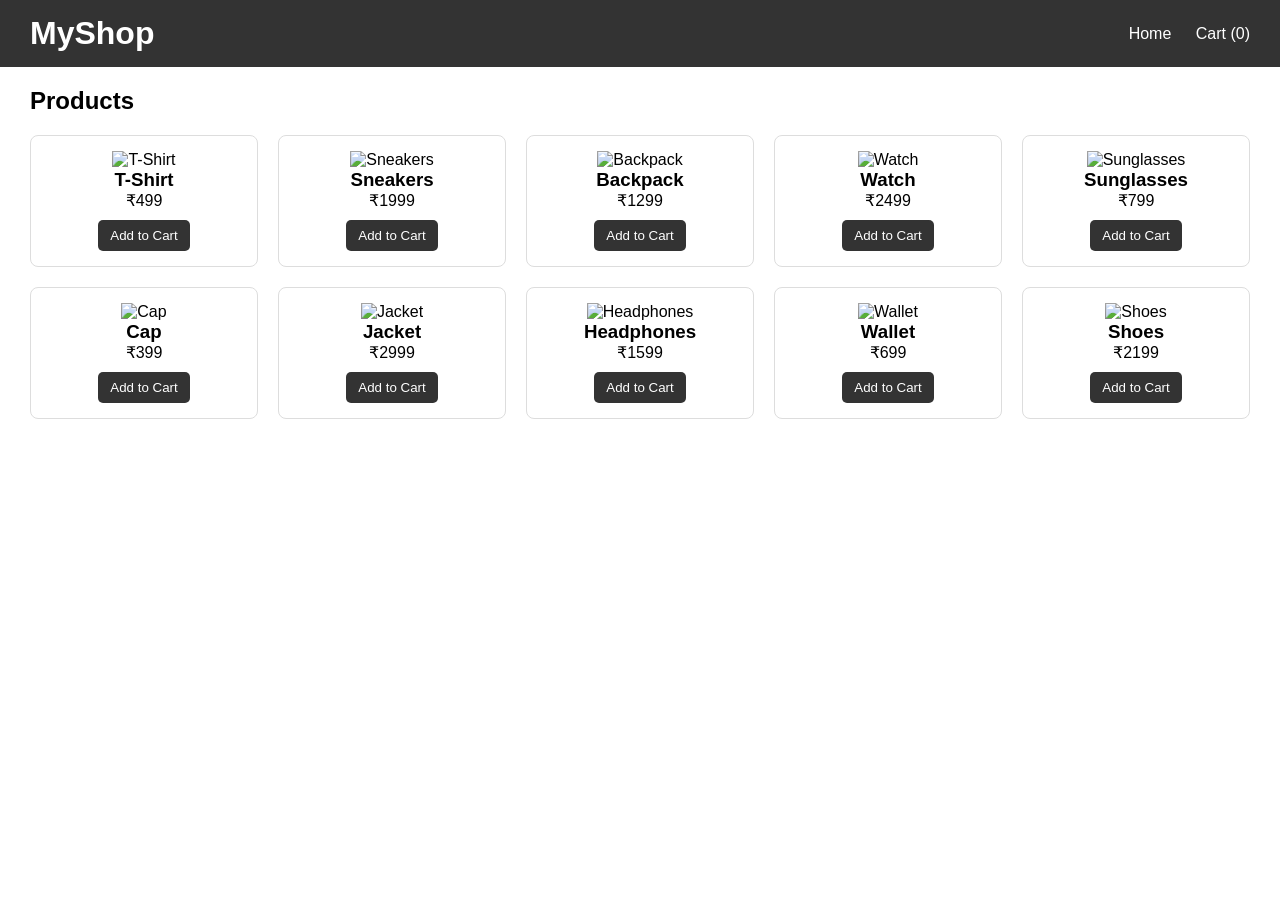
==== index.html @ e3cd80a2 "Initial commit - E-commerce store" ====
<!DOCTYPE html>
<html lang="en">
<head>
  <meta charset="UTF-8">
  <meta name="viewport" content="width=device-width, initial-scale=1.0">
  <title>Simple E-commerce Store</title>
  <link rel="stylesheet" href="style.css">
</head>
<body>

  <header>
    <h1>MyShop</h1>
    <nav>
      <a href="#">Home</a>
      <a href="#">Cart (<span id="cart-count">0</span>)</a>
    </nav>
  </header>

  <main>
    <h2>Products</h2>
    <div id="product-list"></div>
  </main>

  <script src="script.js"></script>
</body>
</html>
---- style.css ----
* {
  margin: 0;
  padding: 0;
  box-sizing: border-box;
  font-family: Arial, sans-serif;
}

header {
  background: #333;
  color: white;
  padding: 15px 30px;
  display: flex;
  justify-content: space-between;
  align-items: center;
}

header nav a {
  color: white;
  margin-left: 20px;
  text-decoration: none;
}

main {
  padding: 20px 30px;
}

#product-list {
  display: grid;
  grid-template-columns: repeat(auto-fill, minmax(200px, 1fr));
  gap: 20px;
  margin-top: 20px;
}

.product-card {
  border: 1px solid #ddd;
  border-radius: 8px;
  padding: 15px;
  text-align: center;
}

.product-card img {
  max-width: 100%;
  height: 120px;
  object-fit: contain;
}

.product-card button {
  margin-top: 10px;
  padding: 8px 12px;
  background: #333;
  color: white;
  border: none;
  border-radius: 5px;
  cursor: pointer;
}
#checkout-form {
  max-width: 400px;
  display: flex;
  flex-direction: column;
  gap: 10px;
}

#checkout-form label {
  font-weight: bold;
  margin-top: 10px;
}

#checkout-form input {
  padding: 8px;
  border: 1px solid #ccc;
  border-radius: 5px;
}

#checkout-form button,
#checkout-btn {
  margin-top: 15px;
  padding: 10px;
  background: #333;
  color: white;
  border: none;
  border-radius: 5px;
  cursor: pointer;
}

#confirmation {
  text-align: center;
  margin-top: 30px;
}
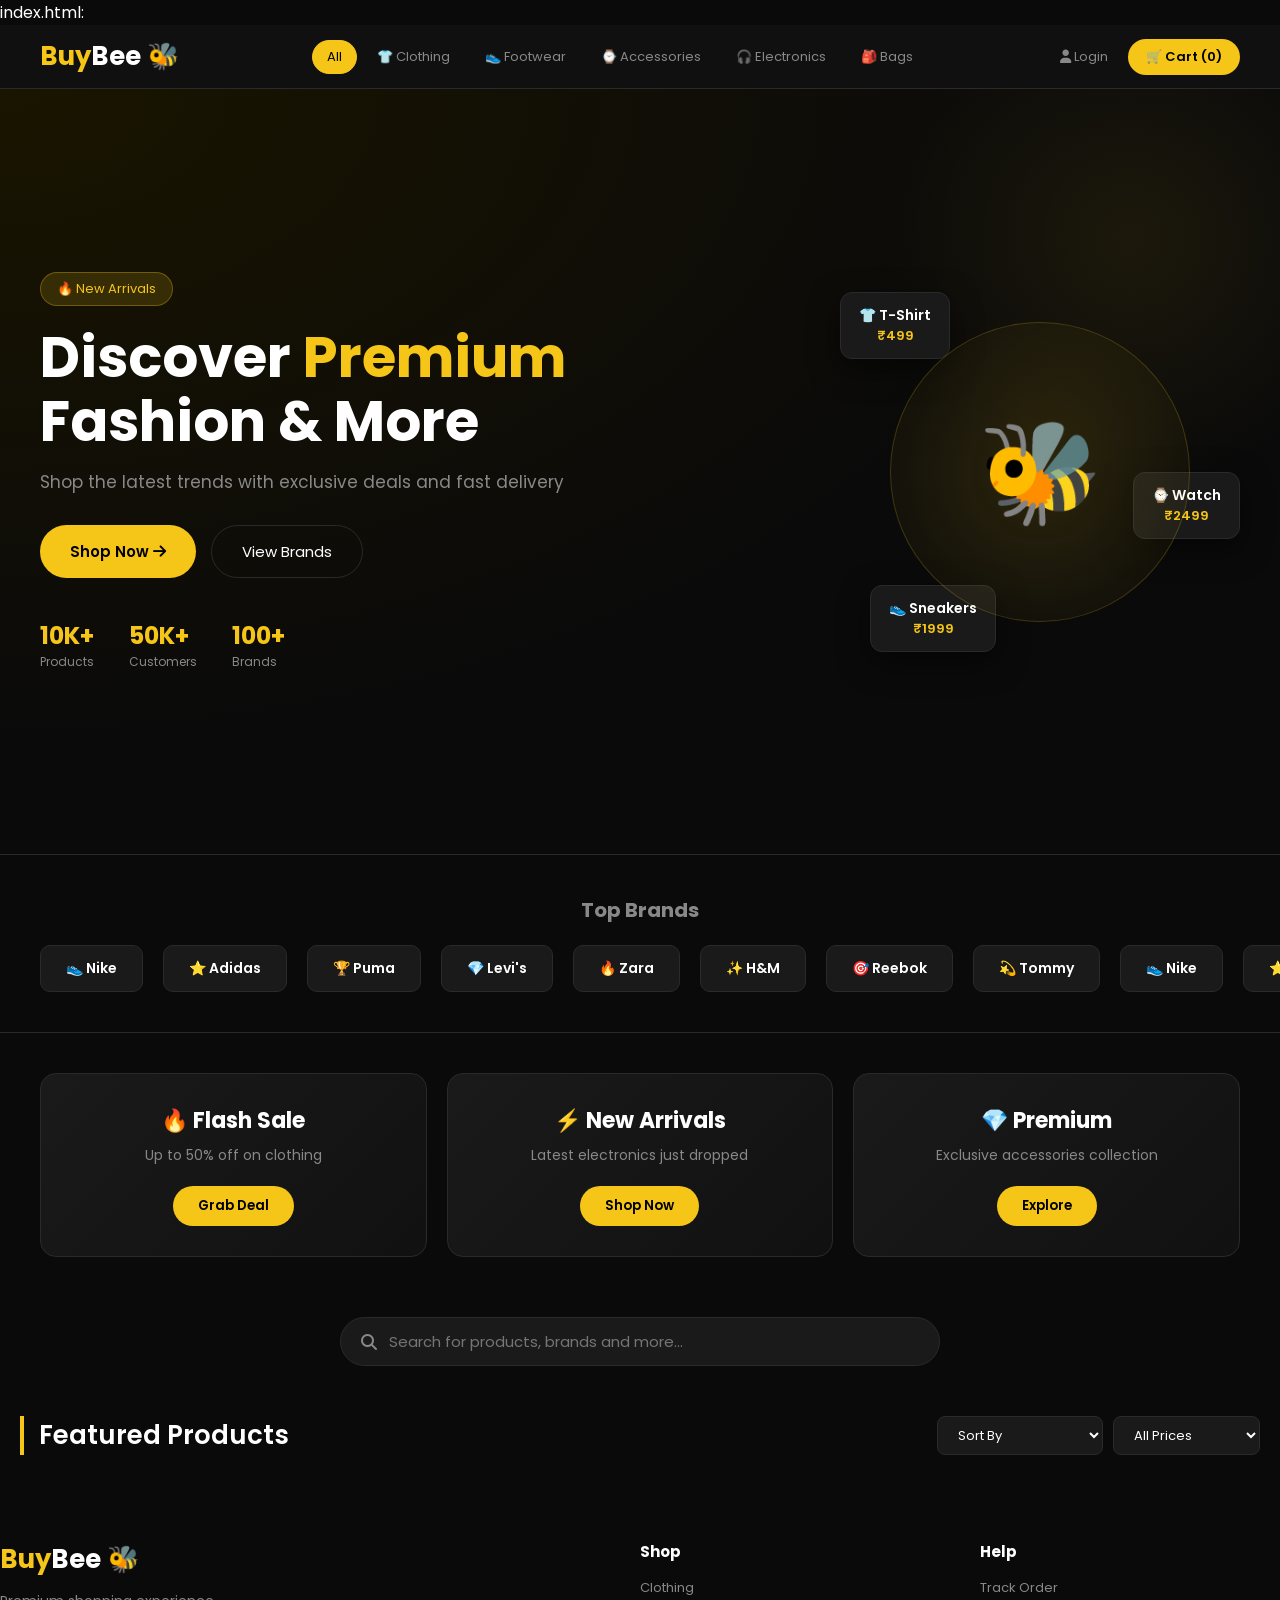
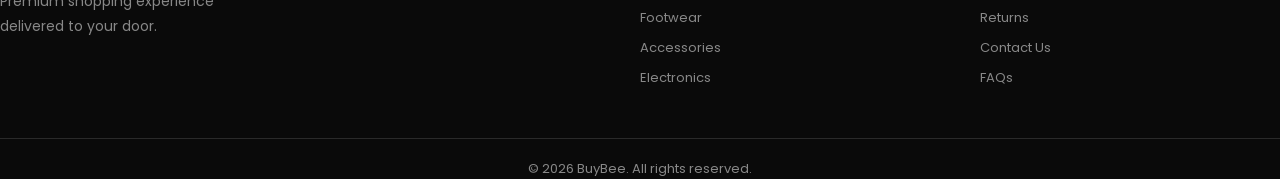
==== commit df60fa34: "BuyBee - Complete frontend redesign with dark premium UI" ====
--- a/index.html
+++ b/index.html
@@ -1,25 +1,163 @@
-<!DOCTYPE html>
+index.html: <!DOCTYPE html>
 <html lang="en">
 <head>
   <meta charset="UTF-8">
   <meta name="viewport" content="width=device-width, initial-scale=1.0">
-  <title>Simple E-commerce Store</title>
+  <title>BuyBee - Premium Shopping</title>
   <link rel="stylesheet" href="style.css">
+  <link rel="stylesheet" href="https://cdnjs.cloudflare.com/ajax/libs/font-awesome/6.4.0/css/all.min.css">
 </head>
 <body>
 
+  <!-- NAVBAR -->
   <header>
-    <h1>MyShop</h1>
-    <nav>
-      <a href="#">Home</a>
-      <a href="#">Cart (<span id="cart-count">0</span>)</a>
+    <div class="logo">Buy<span>Bee</span> 🐝</div>
+
+   <nav class="categories-nav">
+  <a href="#" onclick="filterCategory('all', this)" class="cat-link active">All</a>
+  <a href="#" onclick="filterCategory('clothing', this)" class="cat-link">👕 Clothing</a>
+  <a href="#" onclick="filterCategory('footwear', this)" class="cat-link">👟 Footwear</a>
+  <a href="#" onclick="filterCategory('accessories', this)" class="cat-link">⌚ Accessories</a>
+  <a href="#" onclick="filterCategory('electronics', this)" class="cat-link">🎧 Electronics</a>
+  <a href="#" onclick="filterCategory('bags', this)" class="cat-link">🎒 Bags</a>
+   </nav>
+
+    <nav id="main-nav">
+      <a href="orders.html"><i class="fa fa-box"></i> Orders</a>
+      <a href="login.html"><i class="fa fa-user"></i> Login</a>
+      <a href="cart.html" class="cart-btn">
+        <i class="fa fa-shopping-cart"></i> Cart (<span id="cart-count">0</span>)
+      </a>
     </nav>
   </header>
 
-  <main>
-    <h2>Products</h2>
+  <!-- HERO -->
+  <section class="hero">
+    <div class="hero-content">
+      <div class="hero-badge">🔥 New Arrivals</div>
+      <h2>Discover <span>Premium</span><br>Fashion & More</h2>
+      <p>Shop the latest trends with exclusive deals and fast delivery</p>
+      <div class="hero-btns">
+        <button class="hero-btn" onclick="document.querySelector('.products-section').scrollIntoView({behavior:'smooth'})">
+          Shop Now <i class="fa fa-arrow-right"></i>
+        </button>
+        <button class="hero-btn-outline" onclick="document.querySelector('.brands-section').scrollIntoView({behavior:'smooth'})">
+          View Brands
+        </button>
+      </div>
+      <div class="hero-stats">
+        <div class="stat"><span>10K+</span><p>Products</p></div>
+        <div class="stat"><span>50K+</span><p>Customers</p></div>
+        <div class="stat"><span>100+</span><p>Brands</p></div>
+      </div>
+    </div>
+    <div class="hero-image">
+      <div class="floating-card card1">👕 T-Shirt<br><small>₹499</small></div>
+      <div class="floating-card card2">⌚ Watch<br><small>₹2499</small></div>
+      <div class="floating-card card3">👟 Sneakers<br><small>₹1999</small></div>
+      <div class="hero-circle">🐝</div>
+    </div>
+  </section>
+
+  <!-- BRANDS -->
+  <section class="brands-section">
+    <h2>Top Brands</h2>
+    <div class="brands-scroll">
+      <div class="brand-item">👟 Nike</div>
+      <div class="brand-item">⭐ Adidas</div>
+      <div class="brand-item">🏆 Puma</div>
+      <div class="brand-item">💎 Levi's</div>
+      <div class="brand-item">🔥 Zara</div>
+      <div class="brand-item">✨ H&M</div>
+      <div class="brand-item">🎯 Reebok</div>
+      <div class="brand-item">💫 Tommy</div>
+      <div class="brand-item">👟 Nike</div>
+      <div class="brand-item">⭐ Adidas</div>
+      <div class="brand-item">🏆 Puma</div>
+      <div class="brand-item">💎 Levi's</div>
+    </div>
+  </section>
+
+  <!-- DEALS BANNER -->
+  <section class="deals-banner">
+    <div class="deal-card">
+  <h3>🔥 Flash Sale</h3>
+  <p>Up to 50% off on clothing</p>
+  <button onclick="filterCategory('clothing', document.querySelector('.cat-link:nth-child(2)'))">Grab Deal</button>
+</div>
+<div class="deal-card">
+  <h3>⚡ New Arrivals</h3>
+  <p>Latest electronics just dropped</p>
+  <button onclick="filterCategory('electronics', document.querySelector('.cat-link:nth-child(5)'))">Shop Now</button>
+</div>
+<div class="deal-card">
+  <h3>💎 Premium</h3>
+  <p>Exclusive accessories collection</p>
+  <button onclick="filterCategory('accessories', document.querySelector('.cat-link:nth-child(4)'))">Explore</button>
+</div>
+  </section>
+
+  <!-- SEARCH BAR -->
+  <section class="search-section">
+    <div class="search-bar">
+      <i class="fa fa-search"></i>
+      <input type="text" id="search-input" placeholder="Search for products, brands and more..." oninput="searchProducts()">
+    </div>
+  </section>
+
+  <!-- PRODUCTS -->
+ <section class="products-section">
+  <div class="products-wrapper">
+    <div class="products-header">
+      <h2>Featured Products</h2>
+      <div class="filters">
+        <select id="sort-select" onchange="sortProducts()">
+          <option value="default">Sort By</option>
+          <option value="low">Price: Low to High</option>
+          <option value="high">Price: High to Low</option>
+          <option value="rating">Top Rated</option>
+        </select>
+        <select id="price-filter" onchange="filterPrice()">
+          <option value="">All Prices</option>
+          <option value="0-500">Under ₹500</option>
+          <option value="500-1000">₹500 - ₹1000</option>
+          <option value="1000-2000">₹1000 - ₹2000</option>
+          <option value="2000-5000">₹2000 - ₹5000</option>
+          <option value="5000-99999">Above ₹5000</option>
+        </select>
+      </div>
+    </div>
+    <p id="product-count"></p>
     <div id="product-list"></div>
-  </main>
+  </div>
+</section>
+
+  <!-- FOOTER -->
+  <footer>
+    <div class="footer-content">
+      <div class="footer-brand">
+        <div class="logo">Buy<span>Bee</span> 🐝</div>
+        <p>Premium shopping experience<br>delivered to your door.</p>
+      </div>
+      <div class="footer-links">
+        <h4>Shop</h4>
+        <a href="#">Clothing</a>
+        <a href="#">Footwear</a>
+        <a href="#">Accessories</a>
+        <a href="#">Electronics</a>
+      </div>
+      <div class="footer-links">
+        <h4>Help</h4>
+        <a href="#">Track Order</a>
+        <a href="#">Returns</a>
+        <a href="#">Contact Us</a>
+        <a href="#">FAQs</a>
+      </div>
+    </div>
+    <div class="footer-bottom">
+      <p>© 2026 BuyBee. All rights reserved.</p>
+    </div>
+  </footer>
 
   <script src="script.js"></script>
 </body>
--- a/style.css
+++ b/style.css
@@ -1,88 +1,1052 @@
+@import url('https://fonts.googleapis.com/css2?family=Poppins:wght@300;400;500;600;700&display=swap');
+
 * {
   margin: 0;
   padding: 0;
   box-sizing: border-box;
-  font-family: Arial, sans-serif;
-}
-
+  font-family: 'Poppins', sans-serif;
+}
+
+:root {
+  --bg: #0a0a0a;
+  --surface: #111111;
+  --card: #1a1a1a;
+  --border: #2a2a2a;
+  --accent: #f5c518;
+  --accent-hover: #e6b800;
+  --text: #ffffff;
+  --text-muted: #888888;
+}
+
+body { background: var(--bg); color: var(--text); }
+
+/* SCROLLBAR */
+::-webkit-scrollbar { width: 6px; }
+::-webkit-scrollbar-track { background: var(--bg); }
+::-webkit-scrollbar-thumb { background: var(--accent); border-radius: 3px; }
+
+/* HEADER */
 header {
-  background: #333;
-  color: white;
-  padding: 15px 30px;
+  background: rgba(17,17,17,0.95);
+  backdrop-filter: blur(10px);
+  border-bottom: 1px solid var(--border);
+  padding: 12px 40px;
   display: flex;
   justify-content: space-between;
   align-items: center;
-}
-
-header nav a {
-  color: white;
-  margin-left: 20px;
+  position: sticky;
+  top: 0;
+  z-index: 100;
+  gap: 20px;
+}
+
+.logo {
+  font-size: 26px;
+  font-weight: 700;
+  color: var(--accent);
+  white-space: nowrap;
+}
+
+.logo span { color: var(--text); }
+
+.categories-nav {
+  display: flex;
+  gap: 5px;
+  align-items: center;
+  flex-wrap: nowrap;
+  overflow-x: auto;
+}
+
+.categories-nav::-webkit-scrollbar { display: none; }
+
+.cat-link {
+  color: var(--text-muted);
   text-decoration: none;
-}
-
-main {
-  padding: 20px 30px;
+  font-size: 13px;
+  padding: 6px 14px;
+  border-radius: 20px;
+  white-space: nowrap;
+  transition: all 0.3s;
+  border: 1px solid transparent;
+}
+
+.cat-link:hover, .cat-link.active {
+  color: #000;
+  background: var(--accent);
+  border-color: var(--accent);
+}
+
+#main-nav {
+  display: flex;
+  align-items: center;
+  gap: 20px;
+  white-space: nowrap;
+}
+
+#main-nav a {
+  color: var(--text-muted);
+  text-decoration: none;
+  font-size: 13px;
+  transition: color 0.3s;
+}
+
+#main-nav a:hover { color: var(--accent); }
+
+.cart-btn {
+  background: var(--accent) !important;
+  color: #000 !important;
+  padding: 8px 18px !important;
+  border-radius: 25px;
+  font-weight: 600 !important;
+}
+
+/* HERO */
+.hero {
+  min-height: 85vh;
+  display: flex;
+  align-items: center;
+  justify-content: space-between;
+  padding: 60px 40px;
+  background: radial-gradient(ellipse at top left, #1a1500 0%, #0a0a0a 60%);
+  overflow: hidden;
+  position: relative;
+  max-width: 100%;
+}
+
+.hero::before {
+  content: '';
+  position: absolute;
+  width: 500px;
+  height: 500px;
+  background: radial-gradient(circle, rgba(245,197,24,0.08) 0%, transparent 70%);
+  top: -100px;
+  right: -100px;
+  border-radius: 50%;
+}
+
+.hero-content { max-width: 550px; z-index: 1; }
+
+.hero-badge {
+  display: inline-block;
+  background: rgba(245,197,24,0.15);
+  border: 1px solid rgba(245,197,24,0.3);
+  color: var(--accent);
+  padding: 6px 16px;
+  border-radius: 20px;
+  font-size: 13px;
+  margin-bottom: 20px;
+  animation: pulse 2s infinite;
+}
+
+@keyframes pulse {
+  0%, 100% { opacity: 1; }
+  50% { opacity: 0.6; }
+}
+
+.hero h2 {
+  font-size: 56px;
+  font-weight: 700;
+  line-height: 1.15;
+  margin-bottom: 15px;
+}
+
+.hero h2 span { color: var(--accent); }
+
+.hero p {
+  color: var(--text-muted);
+  font-size: 17px;
+  margin-bottom: 30px;
+}
+
+.hero-btns { display: flex; gap: 15px; margin-bottom: 40px; }
+
+.hero-btn {
+  background: var(--accent);
+  color: #000;
+  padding: 14px 30px;
+  border: none;
+  border-radius: 30px;
+  font-size: 15px;
+  font-weight: 600;
+  cursor: pointer;
+  transition: all 0.3s;
+}
+
+.hero-btn:hover {
+  background: var(--accent-hover);
+  transform: translateY(-3px);
+  box-shadow: 0 10px 30px rgba(245,197,24,0.3);
+}
+
+.hero-btn-outline {
+  background: transparent;
+  color: var(--text);
+  padding: 14px 30px;
+  border: 1px solid var(--border);
+  border-radius: 30px;
+  font-size: 15px;
+  cursor: pointer;
+  transition: all 0.3s;
+}
+
+.hero-btn-outline:hover {
+  border-color: var(--accent);
+  color: var(--accent);
+}
+
+.hero-stats {
+  display: flex;
+  gap: 35px;
+}
+
+.stat span {
+  font-size: 24px;
+  font-weight: 700;
+  color: var(--accent);
+  display: block;
+}
+
+.stat p {
+  font-size: 12px;
+  color: var(--text-muted);
+  margin: 0;
+}
+
+/* HERO IMAGE / FLOATING CARDS */
+.hero-image {
+  position: relative;
+  width: 400px;
+  height: 400px;
+  flex-shrink: 0;
+}
+
+.hero-circle {
+  width: 300px;
+  height: 300px;
+  background: radial-gradient(circle, rgba(245,197,24,0.15), transparent);
+  border: 1px solid rgba(245,197,24,0.2);
+  border-radius: 50%;
+  display: flex;
+  align-items: center;
+  justify-content: center;
+  font-size: 100px;
+  position: absolute;
+  top: 50%;
+  left: 50%;
+  transform: translate(-50%, -50%);
+  animation: spin 10s linear infinite;
+}
+
+@keyframes spin {
+  0% { transform: translate(-50%, -50%) rotate(0deg); }
+  100% { transform: translate(-50%, -50%) rotate(360deg); }
+}
+
+.floating-card {
+  position: absolute;
+  background: var(--card);
+  border: 1px solid var(--border);
+  border-radius: 12px;
+  padding: 12px 18px;
+  font-size: 14px;
+  font-weight: 600;
+  text-align: center;
+  box-shadow: 0 10px 30px rgba(0,0,0,0.5);
+}
+
+.floating-card small { color: var(--accent); font-size: 13px; }
+
+.card1 { top: 20px; left: 0; animation: float1 3s ease-in-out infinite; }
+.card2 { top: 50%; right: 0; animation: float2 3s ease-in-out infinite 1s; }
+.card3 { bottom: 20px; left: 30px; animation: float1 3s ease-in-out infinite 2s; }
+
+@keyframes float1 {
+  0%, 100% { transform: translateY(0); }
+  50% { transform: translateY(-15px); }
+}
+
+@keyframes float2 {
+  0%, 100% { transform: translateY(0); }
+  50% { transform: translateY(15px); }
+}
+
+/* BRANDS */
+.brands-section {
+  padding: 40px;
+  border-top: 1px solid var(--border);
+  border-bottom: 1px solid var(--border);
+  overflow: hidden;
+}
+
+.brands-section h2 {
+  font-size: 20px;
+  color: var(--text-muted);
+  margin-bottom: 20px;
+  text-align: center;
+}
+
+.brands-scroll {
+  display: flex;
+  gap: 20px;
+  animation: scrollBrands 15s linear infinite;
+  width: max-content;
+}
+
+@keyframes scrollBrands {
+  0% { transform: translateX(0); }
+  100% { transform: translateX(-50%); }
+}
+
+.brand-item {
+  background: var(--card);
+  border: 1px solid var(--border);
+  border-radius: 10px;
+  padding: 12px 25px;
+  font-size: 14px;
+  font-weight: 600;
+  white-space: nowrap;
+  transition: all 0.3s;
+  cursor: pointer;
+}
+
+.brand-item:hover {
+  border-color: var(--accent);
+  color: var(--accent);
+}
+
+/* DEALS BANNER */
+.deals-banner {
+  display: grid;
+  grid-template-columns: repeat(3, 1fr);
+  gap: 20px;
+  padding: 40px;
+}
+
+.deal-card {
+  background: linear-gradient(135deg, var(--card), var(--surface));
+  border: 1px solid var(--border);
+  border-radius: 16px;
+  padding: 30px;
+  text-align: center;
+  transition: all 0.3s;
+  cursor: pointer;
+}
+
+.deal-card:hover {
+  transform: translateY(-5px);
+  border-color: var(--accent);
+  box-shadow: 0 15px 40px rgba(245,197,24,0.1);
+}
+
+.deal-card h3 { font-size: 22px; margin-bottom: 8px; }
+.deal-card p { color: var(--text-muted); font-size: 14px; margin-bottom: 20px; }
+
+.deal-card button {
+  background: var(--accent);
+  color: #000;
+  border: none;
+  padding: 10px 25px;
+  border-radius: 25px;
+  font-weight: 600;
+  cursor: pointer;
+  transition: all 0.3s;
+}
+
+.deal-card button:hover { background: var(--accent-hover); }
+
+/* SEARCH */
+.search-section { padding: 20px 40px; }
+
+.search-bar {
+  display: flex;
+  align-items: center;
+  background: var(--card);
+  border: 1px solid var(--border);
+  border-radius: 30px;
+  padding: 12px 20px;
+  gap: 12px;
+  max-width: 600px;
+  margin: 0 auto;
+  transition: border-color 0.3s;
+}
+
+.search-bar:focus-within { border-color: var(--accent); }
+.search-bar i { color: var(--text-muted); }
+
+.search-bar input {
+  background: none;
+  border: none;
+  outline: none;
+  color: var(--text);
+  font-size: 15px;
+  width: 100%;
+}
+
+/* PRODUCTS */
+.products-section {
+  padding: 30px 0 60px;
+  width: 100%;
+}
+
+.products-wrapper {
+  max-width: 1300px;
+  margin: 0 auto;
+  padding: 0 20px;
 }
 
 #product-list {
   display: grid;
-  grid-template-columns: repeat(auto-fill, minmax(200px, 1fr));
+  grid-template-columns: repeat(4, 1fr);
+  gap: 15px;
+  width: 100%;
+}
+
+.products-header {
+  display: flex;
+  flex-direction: row;
+  justify-content: space-between;
+  align-items: center;
+  margin-bottom: 25px;
+  width: 100%;
+  padding: 0;
+}
+.products-header h2 {
+  font-size: 26px;
+  font-weight: 600;
+  border-left: 4px solid var(--accent);
+  padding-left: 15px;
+}
+
+#sort-select {
+  background: var(--card);
+  border: 1px solid var(--border);
+  color: var(--text);
+  padding: 8px 16px;
+  border-radius: 8px;
+  cursor: pointer;
+  font-size: 13px;
+}
+
+#product-list {
+  display: grid;
+  grid-template-columns: repeat(4, 1fr);
+  gap: 15px;
+}
+
+.product-card {
+  background: var(--card);
+  border: 1px solid var(--border);
+  border-radius: 10px;
+  overflow: hidden;
+  transition: all 0.3s;
+  cursor: pointer;
+  animation: fadeInUp 0.5s ease forwards;
+  opacity: 0;
+  position: relative;
+}
+
+.product-card img {
+  width: 100%;
+  height: 280px;
+  object-fit: cover;
+  transition: transform 0.3s;
+  display: block;
+}
+
+.product-card:hover img {
+  transform: scale(1.05);
+}
+
+.product-info {
+  padding: 12px;
+}
+
+.product-info h3 {
+  font-size: 14px;
+  font-weight: 500;
+  margin-bottom: 4px;
+  white-space: nowrap;
+  overflow: hidden;
+  text-overflow: ellipsis;
+}
+
+.product-info .price {
+  font-size: 16px;
+  font-weight: 700;
+  color: var(--accent);
+  margin-bottom: 8px;
+}
+
+.product-info button {
+  width: 100%;
+  padding: 9px;
+  background: var(--accent);
+  color: #000;
+  border: none;
+  border-radius: 6px;
+  font-weight: 600;
+  cursor: pointer;
+  transition: all 0.3s;
+  font-size: 13px;
+}
+
+@keyframes fadeInUp {
+  from { opacity: 0; transform: translateY(20px); }
+  to { opacity: 1; transform: translateY(0); }
+}
+
+.product-card:hover {
+  transform: translateY(-8px);
+  border-color: var(--accent);
+  box-shadow: 0 20px 40px rgba(0,0,0,0.4);
+}
+
+.product-card img {
+  width: 100%;
+  height: 200px;
+  object-fit: cover;
+  transition: transform 0.3s;
+}
+
+.product-card:hover img { transform: scale(1.05); }
+
+.product-info { padding: 15px; }
+.product-info h3 { font-size: 15px; font-weight: 600; margin-bottom: 4px; }
+
+.product-info p.desc {
+  font-size: 12px;
+  color: var(--text-muted);
+  margin-bottom: 10px;
+}
+
+.product-info .price {
+  font-size: 20px;
+  font-weight: 700;
+  color: var(--accent);
+  margin-bottom: 12px;
+}
+
+.product-info button {
+  width: 100%;
+  padding: 10px;
+  background: var(--accent);
+  color: #000;
+  border: none;
+  border-radius: 8px;
+  font-weight: 600;
+  cursor: pointer;
+  transition: all 0.3s;
+  font-size: 13px;
+}
+
+.product-info button:hover {
+  background: var(--accent-hover);
+  transform: scale(1.02);
+}
+
+/* CART */
+main { padding: 30px 40px; }
+main h2 {
+  font-size: 26px;
+  font-weight: 600;
+  margin-bottom: 20px;
+  border-left: 4px solid var(--accent);
+  padding-left: 15px;
+}
+
+#cart-items {
+  display: grid;
+  grid-template-columns: repeat(auto-fill, minmax(250px, 1fr));
+  gap: 20px;
+  margin: 20px 0;
+}
+
+.cart-summary {
+  background: var(--card);
+  border: 1px solid var(--border);
+  border-radius: 12px;
+  padding: 25px;
+  margin-top: 20px;
+  max-width: 400px;
+}
+
+#checkout-btn {
+  display: inline-block;
+  padding: 12px 30px;
+  background: var(--accent);
+  color: #000;
+  border: none;
+  border-radius: 8px;
+  font-weight: 600;
+  cursor: pointer;
+  font-size: 15px;
+  margin-top: 15px;
+  transition: all 0.3s;
+}
+
+#checkout-btn:hover {
+  background: var(--accent-hover);
+  transform: translateY(-2px);
+}
+
+/* FORMS */
+#checkout-form, #auth-container {
+  max-width: 450px;
+  margin: 40px auto;
+  background: var(--card);
+  border: 1px solid var(--border);
+  border-radius: 16px;
+  padding: 35px;
+}
+
+#checkout-form label { font-size: 13px; color: var(--text-muted); margin-bottom: 5px; display: block; }
+
+#checkout-form input, #auth-container input {
+  width: 100%;
+  padding: 12px 15px;
+  background: var(--bg);
+  border: 1px solid var(--border);
+  border-radius: 8px;
+  color: var(--text);
+  margin-bottom: 15px;
+  font-size: 14px;
+  transition: border-color 0.3s;
+}
+
+#checkout-form input:focus, #auth-container input:focus {
+  outline: none;
+  border-color: var(--accent);
+}
+
+#checkout-form button, #auth-container button {
+  width: 100%;
+  padding: 13px;
+  background: var(--accent);
+  color: #000;
+  border: none;
+  border-radius: 8px;
+  font-weight: 600;
+  font-size: 15px;
+  cursor: pointer;
+  transition: all 0.3s;
+}
+
+#checkout-form button:hover, #auth-container button:hover {
+  background: var(--accent-hover);
+  transform: translateY(-2px);
+}
+
+#auth-container a { color: var(--accent); text-decoration: none; }
+#auth-container p { margin-top: 15px; font-size: 13px; color: var(--text-muted); text-align: center; }
+
+#confirmation { text-align: center; padding: 50px; }
+#confirmation h2 { font-size: 32px; color: var(--accent); margin-bottom: 10px; }
+
+/* ORDERS */
+#orders-list {
+  display: grid;
+  grid-template-columns: repeat(auto-fill, minmax(300px, 1fr));
   gap: 20px;
   margin-top: 20px;
 }
 
-.product-card {
-  border: 1px solid #ddd;
+.order-card {
+  background: var(--card);
+  border: 1px solid var(--border);
+  border-radius: 12px;
+  padding: 20px;
+  transition: border-color 0.3s;
+}
+
+.order-card:hover { border-color: var(--accent); }
+.order-card h3 { font-size: 12px; color: var(--text-muted); margin-bottom: 8px; }
+
+.order-card .status {
+  display: inline-block;
+  padding: 4px 14px;
+  background: rgba(245,197,24,0.15);
+  color: var(--accent);
+  border: 1px solid rgba(245,197,24,0.3);
+  border-radius: 20px;
+  font-size: 12px;
+  font-weight: 600;
+  margin-bottom: 10px;
+}=
+
+/* FOOTER */
+footer {
+  background: var(--surface);
+  border-top: 1px solid var(--border);
+  padding: 50px 40px 20px;
+}
+
+.footer-content {
+  display: grid;
+  grid-template-columns: 2fr 1fr 1fr;
+  gap: 40px;
+  margin-bottom: 40px;
+}
+
+.footer-brand p { color: var(--text-muted); font-size: 14px; margin-top: 10px; line-height: 1.8; }
+
+.footer-links h4 { font-size: 15px; margin-bottom: 15px; color: var(--text); }
+
+.footer-links a {
+  display: block;
+  color: var(--text-muted);
+  text-decoration: none;
+  font-size: 13px;
+  margin-bottom: 10px;
+  transition: color 0.3s;
+}
+
+.footer-links a:hover { color: var(--accent); }
+
+.footer-bottom {
+  border-top: 1px solid var(--border);
+  padding-top: 20px;
+  text-align: center;
+  color: var(--text-muted);
+  font-size: 13px;
+}
+
+/* TOAST NOTIFICATION */
+.toast {
+  position: fixed;
+  bottom: 30px;
+  right: 30px;
+  background: var(--accent);
+  color: #000;
+  padding: 12px 25px;
+  border-radius: 10px;
+  font-weight: 600;
+  font-size: 14px;
+  z-index: 999;
+  animation: slideIn 0.3s ease;
+}
+
+@keyframes slideIn {
+  from { transform: translateX(100px); opacity: 0; }
+  to { transform: translateX(0); opacity: 1; }
+}
+/* SPINNER */
+#spinner {
+  width: 100%;
+  display: flex;
+  justify-content: center;
+  padding: 30px;
+  grid-column: 1 / -1;
+}
+
+.spinner {
+  width: 40px;
+  height: 40px;
+  border: 4px solid var(--border);
+  border-top: 4px solid var(--accent);
+  border-radius: 50%;
+  animation: spin-loader 0.8s linear infinite;
+}
+
+@keyframes spin-loader {
+  to { transform: rotate(360deg); }
+}
+
+/* PRODUCT BADGE */
+.product-image-wrap {
+  position: relative;
+  overflow: hidden;
+}
+
+.product-badge {
+  position: absolute;
+  top: 10px;
+  left: 10px;
+  background: rgba(0,0,0,0.7);
+  color: var(--accent);
+  padding: 3px 10px;
+  border-radius: 20px;
+  font-size: 11px;
+  font-weight: 600;
+}
+
+.product-seller {
+  font-size: 11px;
+  color: var(--text-muted);
+  margin-bottom: 4px;
+}
+
+.product-rating {
+  font-size: 12px;
+  margin-bottom: 8px;
+  color: var(--text-muted);
+}
+
+.product-rating span {
+  color: var(--accent);
+  font-weight: 600;
+}
+
+#product-count {
+  font-size: 13px;
+  color: var(--text-muted);
+  margin-bottom: 20px;
+}
+.filters {
+  display: flex;
+  gap: 10px;
+}
+
+#price-filter {
+  background: var(--card);
+  border: 1px solid var(--border);
+  color: var(--text);
+  padding: 8px 16px;
   border-radius: 8px;
+  cursor: pointer;
+  font-size: 13px;
+}
+/* CART PAGE */
+.cart-container {
+  display: grid;
+  grid-template-columns: 1fr 350px;
+  gap: 25px;
+  align-items: start;
+}
+
+#cart-items {
+  display: flex;
+  flex-direction: column;
+  gap: 15px;
+}
+
+.cart-item-card {
+  background: var(--card);
+  border: 1px solid var(--border);
+  border-radius: 12px;
   padding: 15px;
+  display: flex;
+  gap: 15px;
+  align-items: center;
+  transition: border-color 0.3s;
+}
+
+.cart-item-card:hover {
+  border-color: var(--accent);
+}
+
+.cart-item-card img {
+  width: 100px;
+  height: 100px;
+  object-fit: cover;
+  border-radius: 8px;
+}
+
+.cart-item-info {
+  flex: 1;
+}
+
+.cart-item-info h3 {
+  font-size: 15px;
+  font-weight: 600;
+  margin-bottom: 5px;
+}
+
+.cart-item-info p {
+  color: var(--accent);
+  font-size: 18px;
+  font-weight: 700;
+}
+
+.cart-item-remove {
+  background: transparent;
+  border: 1px solid #ff4444;
+  color: #ff4444;
+  padding: 6px 14px;
+  border-radius: 6px;
+  cursor: pointer;
+  font-size: 13px;
+  transition: all 0.3s;
+}
+
+.cart-item-remove:hover {
+  background: #ff4444;
+  color: white;
+}
+
+.cart-summary {
+  background: var(--card);
+  border: 1px solid var(--border);
+  border-radius: 12px;
+  padding: 25px;
+  position: sticky;
+  top: 80px;
+}
+
+.cart-summary h3 {
+  font-size: 18px;
+  font-weight: 600;
+  margin-bottom: 20px;
+  padding-bottom: 15px;
+  border-bottom: 1px solid var(--border);
+}
+
+.summary-row {
+  display: flex;
+  justify-content: space-between;
+  margin-bottom: 12px;
+  font-size: 14px;
+  color: var(--text-muted);
+}
+
+.summary-row.total {
+  font-size: 18px;
+  font-weight: 700;
+  color: var(--text);
+  padding-top: 15px;
+  border-top: 1px solid var(--border);
+  margin-top: 15px;
+}
+
+#checkout-btn {
+  width: 100%;
+  padding: 14px;
+  background: var(--accent);
+  color: #000;
+  border: none;
+  border-radius: 8px;
+  font-weight: 700;
+  font-size: 15px;
+  cursor: pointer;
+  margin-top: 20px;
+  transition: all 0.3s;
+}
+
+#checkout-btn:hover {
+  background: var(--accent-hover);
+  transform: translateY(-2px);
+}
+/* ORDERS PAGE */
+#orders-list {
+  display: flex;
+  flex-direction: column;
+  gap: 20px;
+  max-width: 800px;
+  margin: 0 auto;
+}
+
+.order-card {
+  background: var(--card);
+  border: 1px solid var(--border);
+  border-radius: 14px;
+  padding: 25px;
+  transition: border-color 0.3s;
+}
+
+.order-card:hover {
+  border-color: var(--accent);
+}
+
+.status {
+  display: inline-block;
+  padding: 5px 15px;
+  background: rgba(245,197,24,0.15);
+  color: var(--accent);
+  border: 1px solid rgba(245,197,24,0.3);
+  border-radius: 20px;
+  font-size: 12px;
+  font-weight: 600;
+}
+/* CHECKOUT PAGE */
+.checkout-container {
+  display: grid;
+  grid-template-columns: 1fr 380px;
+  gap: 25px;
+  align-items: start;
+}
+
+.checkout-form-section {
+  background: var(--card);
+  border: 1px solid var(--border);
+  border-radius: 14px;
+  padding: 30px;
+}
+
+.form-section-title {
+  font-size: 16px;
+  font-weight: 600;
+  margin-bottom: 20px;
+  padding-bottom: 10px;
+  border-bottom: 1px solid var(--border);
+}
+
+.payment-options {
+  display: flex;
+  flex-direction: column;
+  gap: 12px;
+  margin-bottom: 25px;
+}
+
+.payment-option {
+  display: flex;
+  align-items: center;
+  gap: 12px;
+  background: var(--bg);
+  border: 1px solid var(--border);
+  border-radius: 8px;
+  padding: 12px 15px;
+  cursor: pointer;
+  transition: border-color 0.3s;
+  font-size: 14px;
+}
+
+.payment-option:hover {
+  border-color: var(--accent);
+}
+
+.payment-option input[type="radio"] {
+  accent-color: var(--accent);
+  width: 16px;
+  height: 16px;
+}
+
+.checkout-summary {
+  background: var(--card);
+  border: 1px solid var(--border);
+  border-radius: 14px;
+  padding: 25px;
+  position: sticky;
+  top: 80px;
+}
+
+.checkout-summary h3 {
+  font-size: 18px;
+  font-weight: 600;
+  margin-bottom: 20px;
+  padding-bottom: 15px;
+  border-bottom: 1px solid var(--border);
+}
+
+#order-summary p {
+  display: flex;
+  justify-content: space-between;
+  font-size: 13px;
+  color: var(--text-muted);
+  margin-bottom: 10px;
+}
+
+.confirmation-box {
   text-align: center;
-}
-
-.product-card img {
-  max-width: 100%;
-  height: 120px;
-  object-fit: contain;
-}
-
-.product-card button {
-  margin-top: 10px;
-  padding: 8px 12px;
-  background: #333;
-  color: white;
-  border: none;
-  border-radius: 5px;
-  cursor: pointer;
-}
-#checkout-form {
-  max-width: 400px;
-  display: flex;
-  flex-direction: column;
-  gap: 10px;
-}
-
-#checkout-form label {
-  font-weight: bold;
-  margin-top: 10px;
-}
-
-#checkout-form input {
-  padding: 8px;
-  border: 1px solid #ccc;
-  border-radius: 5px;
-}
-
-#checkout-form button,
-#checkout-btn {
-  margin-top: 15px;
-  padding: 10px;
-  background: #333;
-  color: white;
-  border: none;
-  border-radius: 5px;
-  cursor: pointer;
-}
-
-#confirmation {
-  text-align: center;
-  margin-top: 30px;
-}+  max-width: 500px;
+  margin: 60px auto;
+  background: var(--card);
+  border: 1px solid var(--border);
+  border-radius: 16px;
+  padding: 50px 40px;
+}
+
+.confirmation-box h2 {
+  font-size: 26px;
+  font-weight: 700;
+  color: var(--accent);
+  margin: 15px 0 10px;
+}
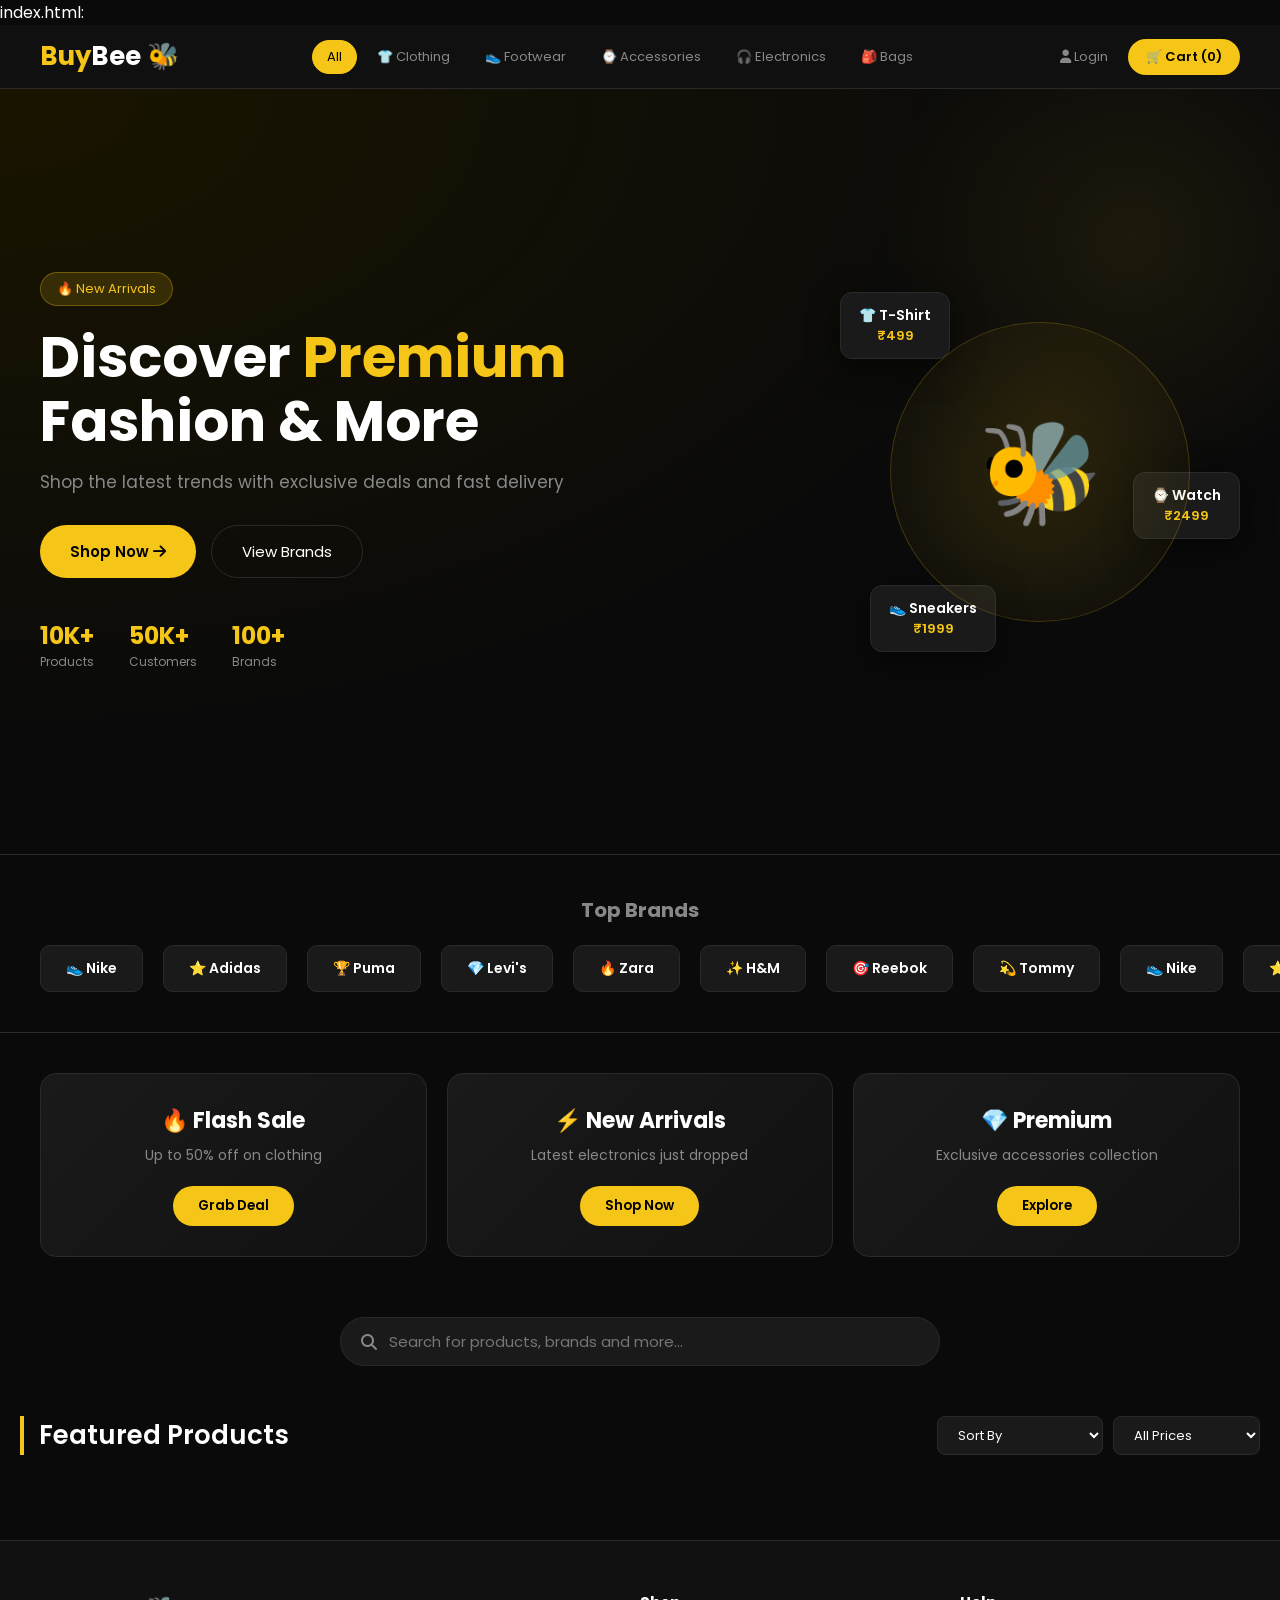
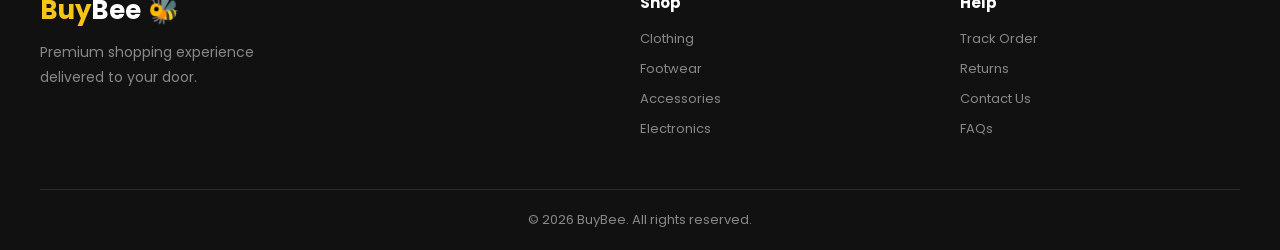
==== commit cd29c4cd: "Updated frontend with search bar and new features" ====
--- a/index.html
+++ b/index.html
@@ -160,5 +160,8 @@
   </footer>
 
   <script src="script.js"></script>
+  <canvas id="particle-canvas"></canvas>
+<script src="particles.js"></script>
+<script src="script.js"></script>
 </body>
 </html>
--- a/style.css
+++ b/style.css
@@ -671,7 +671,7 @@
   font-size: 12px;
   font-weight: 600;
   margin-bottom: 10px;
-}=
+}
 
 /* FOOTER */
 footer {
@@ -1050,3 +1050,18 @@
   color: var(--accent);
   margin: 15px 0 10px;
 }
+/* PARTICLES */
+#particle-canvas {
+  position: fixed;
+  top: 0;
+  left: 0;
+  width: 100%;
+  height: 100%;
+  pointer-events: none;
+  z-index: 0;
+}
+
+header, main, section, footer {
+  position: relative;
+  z-index: 1;
+}
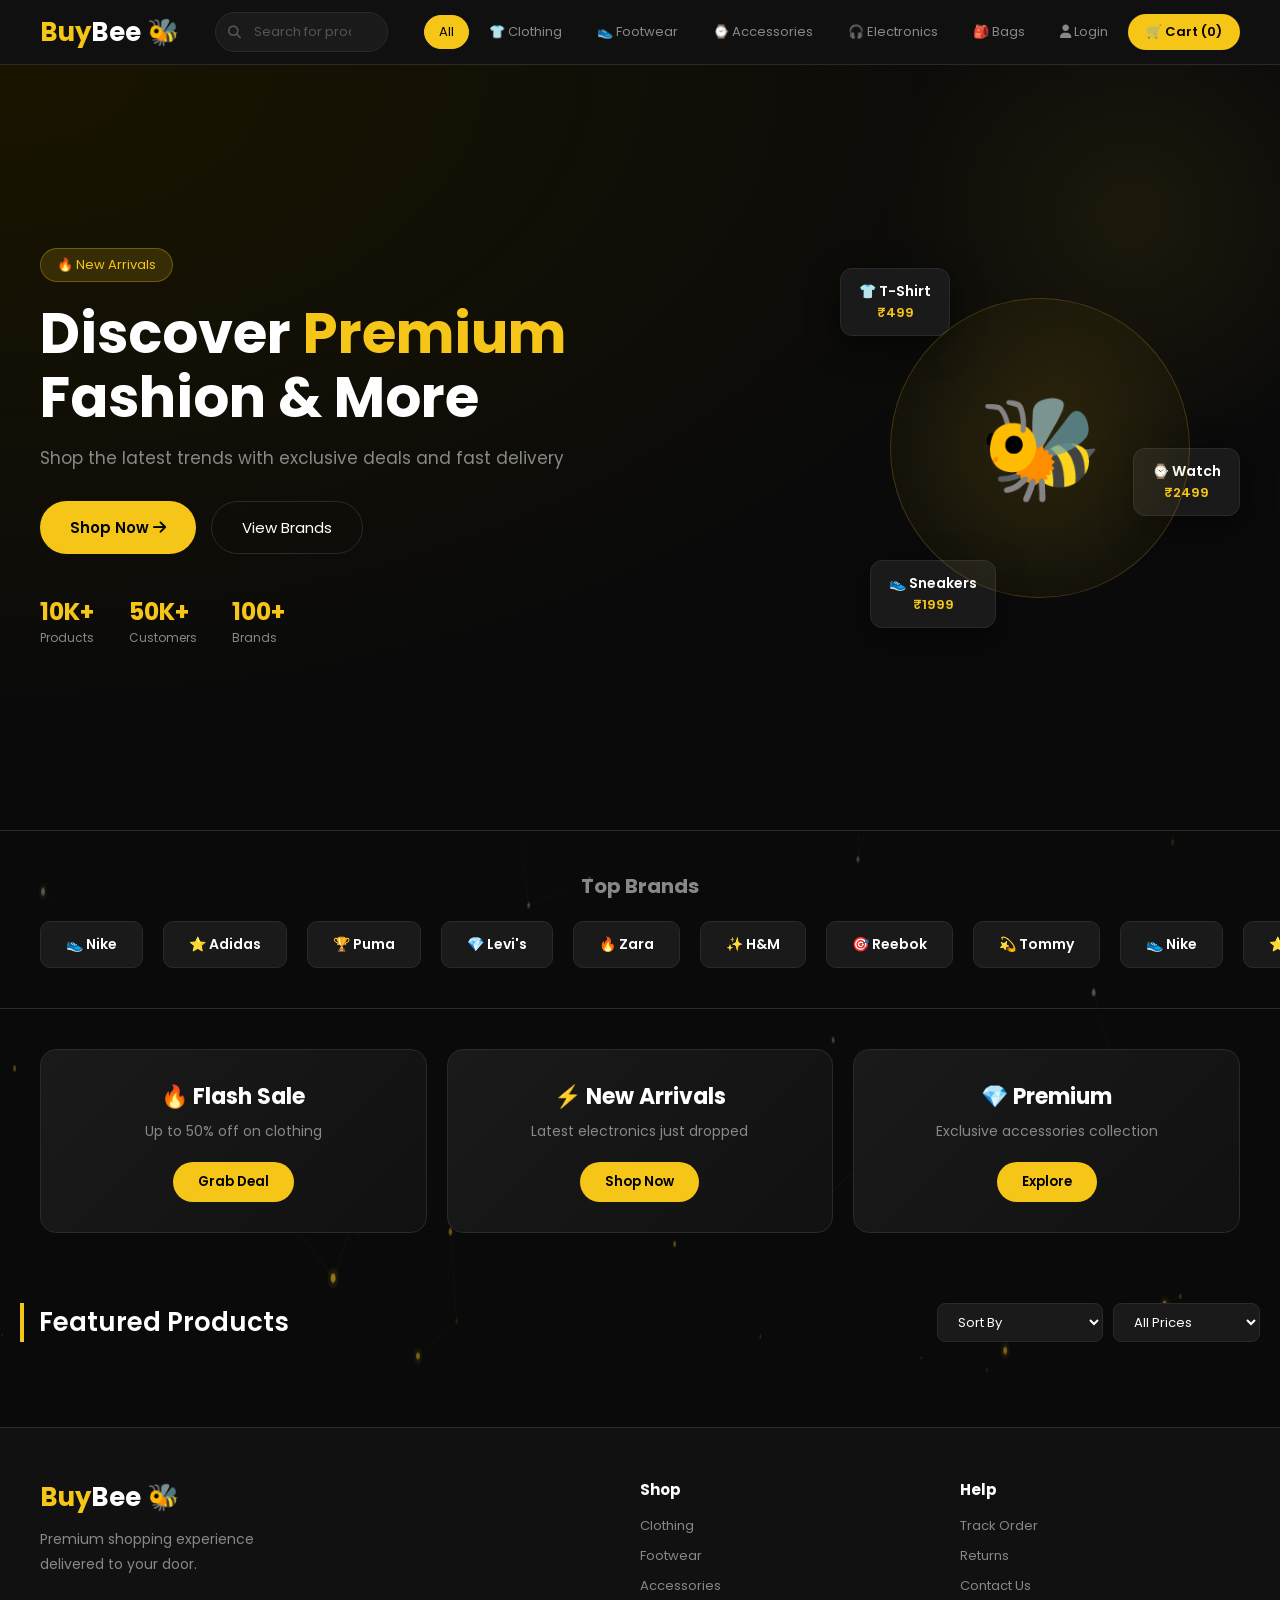
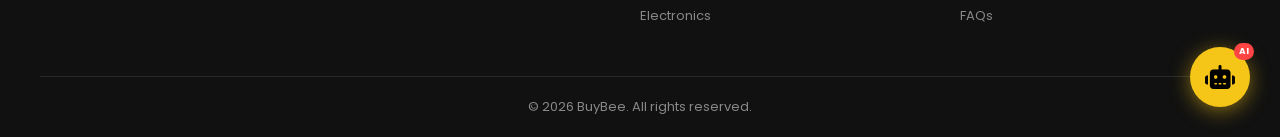
==== commit 3bc39451: "BuyBee - AI features and animations update" ====
--- a/index.html
+++ b/index.html
@@ -1,4 +1,4 @@
-index.html: <!DOCTYPE html>
+<!DOCTYPE html>
 <html lang="en">
 <head>
   <meta charset="UTF-8">
@@ -9,18 +9,38 @@
 </head>
 <body>
 
+  <!-- PARTICLE CANVAS (must be first, behind everything) -->
+  <canvas id="particle-canvas"></canvas>
+
   <!-- NAVBAR -->
   <header>
     <div class="logo">Buy<span>Bee</span> 🐝</div>
 
-   <nav class="categories-nav">
-  <a href="#" onclick="filterCategory('all', this)" class="cat-link active">All</a>
-  <a href="#" onclick="filterCategory('clothing', this)" class="cat-link">👕 Clothing</a>
-  <a href="#" onclick="filterCategory('footwear', this)" class="cat-link">👟 Footwear</a>
-  <a href="#" onclick="filterCategory('accessories', this)" class="cat-link">⌚ Accessories</a>
-  <a href="#" onclick="filterCategory('electronics', this)" class="cat-link">🎧 Electronics</a>
-  <a href="#" onclick="filterCategory('bags', this)" class="cat-link">🎒 Bags</a>
-   </nav>
+    <!-- SEARCH BAR IN HEADER -->
+    <div class="header-search">
+      <i class="fa fa-search search-icon"></i>
+      <input
+        type="text"
+        id="search-input"
+        placeholder="Search for products, brands..."
+        oninput="searchProducts()"
+        onkeydown="handleSearchKey(event)"
+        autocomplete="off"
+      >
+      <button class="search-clear" id="search-clear" onclick="clearSearch()" style="display:none">
+        <i class="fa fa-times"></i>
+      </button>
+      <div class="search-suggestions" id="search-suggestions"></div>
+    </div>
+
+    <nav class="categories-nav">
+      <a href="#" onclick="filterCategory('all', this)" class="cat-link active">All</a>
+      <a href="#" onclick="filterCategory('clothing', this)" class="cat-link">👕 Clothing</a>
+      <a href="#" onclick="filterCategory('footwear', this)" class="cat-link">👟 Footwear</a>
+      <a href="#" onclick="filterCategory('accessories', this)" class="cat-link">⌚ Accessories</a>
+      <a href="#" onclick="filterCategory('electronics', this)" class="cat-link">🎧 Electronics</a>
+      <a href="#" onclick="filterCategory('bags', this)" class="cat-link">🎒 Bags</a>
+    </nav>
 
     <nav id="main-nav">
       <a href="orders.html"><i class="fa fa-box"></i> Orders</a>
@@ -81,56 +101,67 @@
   <!-- DEALS BANNER -->
   <section class="deals-banner">
     <div class="deal-card">
-  <h3>🔥 Flash Sale</h3>
-  <p>Up to 50% off on clothing</p>
-  <button onclick="filterCategory('clothing', document.querySelector('.cat-link:nth-child(2)'))">Grab Deal</button>
-</div>
-<div class="deal-card">
-  <h3>⚡ New Arrivals</h3>
-  <p>Latest electronics just dropped</p>
-  <button onclick="filterCategory('electronics', document.querySelector('.cat-link:nth-child(5)'))">Shop Now</button>
-</div>
-<div class="deal-card">
-  <h3>💎 Premium</h3>
-  <p>Exclusive accessories collection</p>
-  <button onclick="filterCategory('accessories', document.querySelector('.cat-link:nth-child(4)'))">Explore</button>
-</div>
-  </section>
-
-  <!-- SEARCH BAR -->
-  <section class="search-section">
-    <div class="search-bar">
-      <i class="fa fa-search"></i>
-      <input type="text" id="search-input" placeholder="Search for products, brands and more..." oninput="searchProducts()">
+      <h3>🔥 Flash Sale</h3>
+      <p>Up to 50% off on clothing</p>
+      <button onclick="filterCategory('clothing', document.querySelector('.cat-link:nth-child(2)'))">Grab Deal</button>
+    </div>
+    <div class="deal-card">
+      <h3>⚡ New Arrivals</h3>
+      <p>Latest electronics just dropped</p>
+      <button onclick="filterCategory('electronics', document.querySelector('.cat-link:nth-child(5)'))">Shop Now</button>
+    </div>
+    <div class="deal-card">
+      <h3>💎 Premium</h3>
+      <p>Exclusive accessories collection</p>
+      <button onclick="filterCategory('accessories', document.querySelector('.cat-link:nth-child(4)'))">Explore</button>
     </div>
   </section>
 
   <!-- PRODUCTS -->
- <section class="products-section">
-  <div class="products-wrapper">
-    <div class="products-header">
-      <h2>Featured Products</h2>
-      <div class="filters">
-        <select id="sort-select" onchange="sortProducts()">
-          <option value="default">Sort By</option>
-          <option value="low">Price: Low to High</option>
-          <option value="high">Price: High to Low</option>
-          <option value="rating">Top Rated</option>
-        </select>
-        <select id="price-filter" onchange="filterPrice()">
-          <option value="">All Prices</option>
-          <option value="0-500">Under ₹500</option>
-          <option value="500-1000">₹500 - ₹1000</option>
-          <option value="1000-2000">₹1000 - ₹2000</option>
-          <option value="2000-5000">₹2000 - ₹5000</option>
-          <option value="5000-99999">Above ₹5000</option>
-        </select>
+  <section class="products-section">
+    <div class="products-wrapper">
+      <div class="products-header">
+        <h2>Featured Products</h2>
+        <div class="filters">
+          <select id="sort-select" onchange="sortProducts()">
+            <option value="default">Sort By</option>
+            <option value="low">Price: Low to High</option>
+            <option value="high">Price: High to Low</option>
+            <option value="rating">Top Rated</option>
+          </select>
+          <select id="price-filter" onchange="filterPrice()">
+            <option value="">All Prices</option>
+            <option value="0-500">Under ₹500</option>
+            <option value="500-1000">₹500 - ₹1000</option>
+            <option value="1000-2000">₹1000 - ₹2000</option>
+            <option value="2000-5000">₹2000 - ₹5000</option>
+            <option value="5000-99999">Above ₹5000</option>
+          </select>
+        </div>
+      </div>
+      <p id="product-count"></p>
+      <div id="product-list"></div>
+    </div>
+  </section>
+
+  <!-- AI CHATBOT (floating, bottom-right) -->
+  <div id="ai-chat-widget">
+    <button id="ai-chat-toggle" onclick="toggleChat()" title="AI Shopping Assistant">
+      <i class="fa fa-robot"></i>
+      <span class="chat-badge">AI</span>
+    </button>
+    <div id="ai-chat-box" style="display:none">
+      <div class="chat-header">
+        <span>🤖 BuyBee AI Assistant</span>
+        <button onclick="toggleChat()"><i class="fa fa-times"></i></button>
+      </div>
+      <div id="chat-messages"></div>
+      <div class="chat-input-row">
+        <input type="text" id="chat-input" placeholder="Ask me anything..." onkeydown="if(event.key==='Enter') sendChat()">
+        <button onclick="sendChat()"><i class="fa fa-paper-plane"></i></button>
       </div>
     </div>
-    <p id="product-count"></p>
-    <div id="product-list"></div>
   </div>
-</section>
 
   <!-- FOOTER -->
   <footer>
@@ -159,9 +190,10 @@
     </div>
   </footer>
 
+  <!-- SCRIPTS: loaded once, at bottom, no defer needed here -->
+  <script src="particle.js"></script>
   <script src="script.js"></script>
-  <canvas id="particle-canvas"></canvas>
-<script src="particles.js"></script>
-<script src="script.js"></script>
+  <script src="chatbot.js"></script>
+
 </body>
 </html>
--- a/style.css
+++ b/style.css
@@ -18,7 +18,16 @@
   --text-muted: #888888;
 }
 
-body { background: var(--bg); color: var(--text); }
+body {
+  background: var(--bg);
+  color: var(--text);
+  animation: pageIn 0.4s ease forwards;
+}
+
+@keyframes pageIn {
+  from { opacity: 0; transform: translateY(10px); }
+  to { opacity: 1; transform: translateY(0); }
+}
 
 /* SCROLLBAR */
 ::-webkit-scrollbar { width: 6px; }
@@ -36,7 +45,7 @@
   align-items: center;
   position: sticky;
   top: 0;
-  z-index: 100;
+  z-index: 1000;
   gap: 20px;
 }
 
@@ -100,6 +109,126 @@
   font-weight: 600 !important;
 }
 
+/* HEADER SEARCH BAR */
+.header-search {
+  position: relative;
+  flex: 1;
+  max-width: 420px;
+  margin: 0 16px;
+}
+
+.header-search input {
+  width: 100%;
+  padding: 9px 36px 9px 38px;
+  background: #1a1a1a;
+  border: 1.5px solid #2a2a2a;
+  border-radius: 30px;
+  color: #fff;
+  font-size: 13px;
+  font-family: 'Poppins', sans-serif;
+  outline: none;
+  transition: border-color 0.25s, background 0.25s;
+}
+
+.header-search input:focus {
+  border-color: var(--accent);
+  background: #111;
+}
+
+.header-search input::placeholder { color: #555; }
+
+.search-icon {
+  position: absolute;
+  left: 13px;
+  top: 50%;
+  transform: translateY(-50%);
+  color: #555;
+  font-size: 13px;
+  pointer-events: none;
+  z-index: 1;
+}
+
+.search-clear {
+  position: absolute;
+  right: 13px;
+  top: 50%;
+  transform: translateY(-50%);
+  background: none;
+  border: none;
+  color: #555;
+  cursor: pointer;
+  font-size: 12px;
+  padding: 0;
+  line-height: 1;
+  transition: color 0.2s;
+}
+
+.search-clear:hover { color: var(--accent); }
+
+/* SEARCH SUGGESTIONS */
+.search-suggestions {
+  position: absolute;
+  top: calc(100% + 8px);
+  left: 0;
+  right: 0;
+  background: #1a1a1a;
+  border: 1px solid #2a2a2a;
+  border-radius: 14px;
+  overflow: hidden;
+  z-index: 200;
+  display: none;
+  box-shadow: 0 12px 40px rgba(0,0,0,0.7);
+}
+
+.search-suggestions.open { display: block; }
+
+.suggestion-group-label {
+  font-size: 10px;
+  font-weight: 600;
+  letter-spacing: 0.08em;
+  text-transform: uppercase;
+  color: #444;
+  padding: 10px 16px 4px;
+}
+
+.suggestion-item {
+  display: flex;
+  align-items: center;
+  gap: 12px;
+  padding: 10px 16px;
+  cursor: pointer;
+  font-size: 13px;
+  color: #bbb;
+  transition: background 0.15s;
+}
+
+.suggestion-item:hover,
+.suggestion-item.active {
+  background: #252525;
+  color: #fff;
+}
+
+.suggestion-item .s-icon {
+  width: 30px;
+  height: 30px;
+  border-radius: 8px;
+  background: #252525;
+  display: flex;
+  align-items: center;
+  justify-content: center;
+  font-size: 13px;
+  flex-shrink: 0;
+}
+
+.suggestion-item b { color: var(--accent); font-weight: 600; }
+
+.suggestion-no-results {
+  padding: 16px;
+  text-align: center;
+  color: #444;
+  font-size: 13px;
+}
+
 /* HERO */
 .hero {
   min-height: 85vh;
@@ -110,7 +239,7 @@
   background: radial-gradient(ellipse at top left, #1a1500 0%, #0a0a0a 60%);
   overflow: hidden;
   position: relative;
-  max-width: 100%;
+  z-index: 0;
 }
 
 .hero::before {
@@ -122,6 +251,7 @@
   top: -100px;
   right: -100px;
   border-radius: 50%;
+  pointer-events: none;
 }
 
 .hero-content { max-width: 550px; z-index: 1; }
@@ -194,10 +324,7 @@
   color: var(--accent);
 }
 
-.hero-stats {
-  display: flex;
-  gap: 35px;
-}
+.hero-stats { display: flex; gap: 35px; }
 
 .stat span {
   font-size: 24px;
@@ -212,7 +339,7 @@
   margin: 0;
 }
 
-/* HERO IMAGE / FLOATING CARDS */
+/* HERO IMAGE */
 .hero-image {
   position: relative;
   width: 400px;
@@ -234,10 +361,10 @@
   top: 50%;
   left: 50%;
   transform: translate(-50%, -50%);
-  animation: spin 10s linear infinite;
-}
-
-@keyframes spin {
+  animation: rotateBee 10s linear infinite;
+}
+
+@keyframes rotateBee {
   0% { transform: translate(-50%, -50%) rotate(0deg); }
   100% { transform: translate(-50%, -50%) rotate(360deg); }
 }
@@ -276,6 +403,8 @@
   border-top: 1px solid var(--border);
   border-bottom: 1px solid var(--border);
   overflow: hidden;
+  position: relative;
+  z-index: 1;
 }
 
 .brands-section h2 {
@@ -320,6 +449,8 @@
   grid-template-columns: repeat(3, 1fr);
   gap: 20px;
   padding: 40px;
+  position: relative;
+  z-index: 1;
 }
 
 .deal-card {
@@ -354,44 +485,52 @@
 
 .deal-card button:hover { background: var(--accent-hover); }
 
-/* SEARCH */
-.search-section { padding: 20px 40px; }
-
-.search-bar {
-  display: flex;
-  align-items: center;
-  background: var(--card);
-  border: 1px solid var(--border);
-  border-radius: 30px;
-  padding: 12px 20px;
-  gap: 12px;
-  max-width: 600px;
-  margin: 0 auto;
-  transition: border-color 0.3s;
-}
-
-.search-bar:focus-within { border-color: var(--accent); }
-.search-bar i { color: var(--text-muted); }
-
-.search-bar input {
-  background: none;
-  border: none;
-  outline: none;
-  color: var(--text);
-  font-size: 15px;
-  width: 100%;
-}
-
 /* PRODUCTS */
 .products-section {
   padding: 30px 0 60px;
   width: 100%;
+  position: relative;
+  z-index: 1;
 }
 
 .products-wrapper {
   max-width: 1300px;
   margin: 0 auto;
   padding: 0 20px;
+}
+
+.products-header {
+  display: flex;
+  flex-direction: row;
+  justify-content: space-between;
+  align-items: center;
+  margin-bottom: 25px;
+  width: 100%;
+}
+
+.products-header h2 {
+  font-size: 26px;
+  font-weight: 600;
+  border-left: 4px solid var(--accent);
+  padding-left: 15px;
+}
+
+.filters { display: flex; gap: 10px; }
+
+#sort-select, #price-filter {
+  background: var(--card);
+  border: 1px solid var(--border);
+  color: var(--text);
+  padding: 8px 16px;
+  border-radius: 8px;
+  cursor: pointer;
+  font-size: 13px;
+}
+
+#product-count {
+  font-size: 13px;
+  color: var(--text-muted);
+  margin-bottom: 20px;
 }
 
 #product-list {
@@ -401,64 +540,110 @@
   width: 100%;
 }
 
-.products-header {
-  display: flex;
-  flex-direction: row;
-  justify-content: space-between;
-  align-items: center;
-  margin-bottom: 25px;
-  width: 100%;
-  padding: 0;
-}
-.products-header h2 {
-  font-size: 26px;
-  font-weight: 600;
-  border-left: 4px solid var(--accent);
-  padding-left: 15px;
-}
-
-#sort-select {
-  background: var(--card);
-  border: 1px solid var(--border);
-  color: var(--text);
-  padding: 8px 16px;
-  border-radius: 8px;
-  cursor: pointer;
-  font-size: 13px;
-}
-
-#product-list {
-  display: grid;
-  grid-template-columns: repeat(4, 1fr);
-  gap: 15px;
-}
-
+/* PRODUCT CARD */
 .product-card {
   background: var(--card);
   border: 1px solid var(--border);
   border-radius: 10px;
   overflow: hidden;
-  transition: all 0.3s;
-  cursor: pointer;
-  animation: fadeInUp 0.5s ease forwards;
+  cursor: pointer;
+  position: relative;
   opacity: 0;
+  transform: translateY(30px);
+  transition: opacity 0.5s ease, transform 0.5s ease, box-shadow 0.3s ease, border-color 0.3s ease;
+}
+
+.product-card.visible {
+  opacity: 1;
+  transform: translateY(0);
+}
+
+.product-card:hover {
+  transform: translateY(-8px) rotateX(3deg);
+  border-color: var(--accent);
+  box-shadow: 0 20px 40px rgba(0,0,0,0.4), 0 0 20px rgba(245,197,24,0.15);
+}
+
+/* SCROLL REVEAL STAGGER */
+.product-card:nth-child(1) { transition-delay: 0.05s; }
+.product-card:nth-child(2) { transition-delay: 0.10s; }
+.product-card:nth-child(3) { transition-delay: 0.15s; }
+.product-card:nth-child(4) { transition-delay: 0.20s; }
+.product-card:nth-child(5) { transition-delay: 0.25s; }
+.product-card:nth-child(6) { transition-delay: 0.30s; }
+.product-card:nth-child(7) { transition-delay: 0.35s; }
+.product-card:nth-child(8) { transition-delay: 0.40s; }
+
+/* PRODUCT IMAGE */
+.product-image-wrap {
   position: relative;
+  overflow: hidden;
 }
 
 .product-card img {
   width: 100%;
-  height: 280px;
+  height: 250px;
   object-fit: cover;
-  transition: transform 0.3s;
   display: block;
-}
-
-.product-card:hover img {
-  transform: scale(1.05);
-}
-
-.product-info {
-  padding: 12px;
+  transition: transform 0.4s ease;
+}
+
+.product-card:hover img { transform: scale(1.08); }
+
+.product-badge {
+  position: absolute;
+  top: 10px;
+  left: 10px;
+  background: rgba(0,0,0,0.7);
+  color: var(--accent);
+  padding: 3px 10px;
+  border-radius: 20px;
+  font-size: 11px;
+  font-weight: 600;
+}
+
+/* WISHLIST BUTTON */
+.wishlist-btn {
+  position: absolute;
+  top: 10px;
+  right: 10px;
+  width: 32px;
+  height: 32px;
+  border-radius: 50%;
+  background: rgba(0,0,0,0.7);
+  border: 1px solid #333;
+  color: #888;
+  font-size: 15px;
+  cursor: pointer;
+  display: flex;
+  align-items: center;
+  justify-content: center;
+  transition: all 0.25s;
+  opacity: 0;
+  transform: scale(0.8);
+  backdrop-filter: blur(4px);
+  z-index: 2;
+}
+
+.product-card:hover .wishlist-btn {
+  opacity: 1;
+  transform: scale(1);
+}
+
+.wishlist-btn:hover,
+.wishlist-btn.active {
+  background: rgba(255,60,60,0.2);
+  border-color: #ff4444;
+  color: #ff4444;
+}
+
+/* PRODUCT INFO */
+.product-info { padding: 12px; }
+
+.product-seller {
+  font-size: 11px;
+  color: var(--text-muted);
+  margin-bottom: 4px;
 }
 
 .product-info h3 {
@@ -470,13 +655,31 @@
   text-overflow: ellipsis;
 }
 
+.product-info p.desc {
+  font-size: 12px;
+  color: var(--text-muted);
+  margin-bottom: 8px;
+}
+
+.product-rating {
+  font-size: 12px;
+  margin-bottom: 8px;
+  color: var(--text-muted);
+}
+
+.product-rating span {
+  color: var(--accent);
+  font-weight: 600;
+}
+
 .product-info .price {
-  font-size: 16px;
+  font-size: 18px;
   font-weight: 700;
   color: var(--accent);
-  margin-bottom: 8px;
-}
-
+  margin-bottom: 10px;
+}
+
+/* ADD TO CART BUTTON WITH RIPPLE */
 .product-info button {
   width: 100%;
   padding: 9px;
@@ -488,64 +691,321 @@
   cursor: pointer;
   transition: all 0.3s;
   font-size: 13px;
-}
-
-@keyframes fadeInUp {
-  from { opacity: 0; transform: translateY(20px); }
-  to { opacity: 1; transform: translateY(0); }
-}
-
-.product-card:hover {
-  transform: translateY(-8px);
-  border-color: var(--accent);
-  box-shadow: 0 20px 40px rgba(0,0,0,0.4);
-}
-
-.product-card img {
+  position: relative;
+  overflow: hidden;
+}
+
+.product-info button::after {
+  content: '';
+  position: absolute;
+  width: 100px;
+  height: 100px;
+  background: rgba(255,255,255,0.25);
+  border-radius: 50%;
+  transform: scale(0);
+  left: 50%;
+  top: 50%;
+  translate: -50% -50%;
+  transition: transform 0.4s ease, opacity 0.4s ease;
+  opacity: 0;
+}
+
+.product-info button:active::after {
+  transform: scale(3);
+  opacity: 0;
+}
+
+.product-info button:active { transform: scale(0.96); }
+
+.product-info button:hover {
+  background: var(--accent-hover);
+}
+
+/* SPINNER */
+#spinner {
   width: 100%;
-  height: 200px;
-  object-fit: cover;
-  transition: transform 0.3s;
-}
-
-.product-card:hover img { transform: scale(1.05); }
-
-.product-info { padding: 15px; }
-.product-info h3 { font-size: 15px; font-weight: 600; margin-bottom: 4px; }
-
-.product-info p.desc {
-  font-size: 12px;
-  color: var(--text-muted);
-  margin-bottom: 10px;
-}
-
-.product-info .price {
-  font-size: 20px;
-  font-weight: 700;
-  color: var(--accent);
-  margin-bottom: 12px;
-}
-
-.product-info button {
-  width: 100%;
-  padding: 10px;
+  display: flex;
+  justify-content: center;
+  padding: 30px;
+  grid-column: 1 / -1;
+}
+
+.spinner {
+  width: 40px;
+  height: 40px;
+  border: 4px solid var(--border);
+  border-top: 4px solid var(--accent);
+  border-radius: 50%;
+  animation: spin-loader 0.8s linear infinite;
+}
+
+@keyframes spin-loader {
+  to { transform: rotate(360deg); }
+}
+
+/* TOAST */
+.toast {
+  position: fixed;
+  bottom: 100px;
+  right: 30px;
   background: var(--accent);
   color: #000;
+  padding: 12px 25px;
+  border-radius: 10px;
+  font-weight: 600;
+  font-size: 14px;
+  z-index: 999998;
+  animation: slideIn 0.3s ease;
+}
+
+@keyframes slideIn {
+  from { transform: translateX(100px); opacity: 0; }
+  to { transform: translateX(0); opacity: 1; }
+}
+
+/* PARTICLES */
+#particle-canvas {
+  position: fixed;
+  top: 0;
+  left: 0;
+  width: 100%;
+  height: 100%;
+  pointer-events: none;
+  z-index: 0;
+}
+
+/* AI CHATBOT WIDGET - ALWAYS ON TOP */
+#ai-chat-widget {
+  position: fixed !important;
+  bottom: 30px !important;
+  right: 30px !important;
+  z-index: 2147483647 !important;
+  pointer-events: all !important;
+}
+
+#ai-chat-toggle {
+  width: 60px !important;
+  height: 60px !important;
+  border-radius: 50% !important;
+  background: var(--accent) !important;
+  border: none !important;
+  font-size: 24px !important;
+  cursor: pointer !important;
+  display: flex !important;
+  align-items: center !important;
+  justify-content: center !important;
+  box-shadow: 0 4px 20px rgba(245,197,24,0.5) !important;
+  transition: all 0.3s !important;
+  position: relative !important;
+  pointer-events: all !important;
+}
+
+#ai-chat-toggle:hover {
+  transform: scale(1.1) !important;
+  box-shadow: 0 6px 30px rgba(245,197,24,0.7) !important;
+}
+
+#ai-chat-toggle.active {
+  background: #333 !important;
+  color: var(--accent) !important;
+}
+
+.chat-badge {
+  position: absolute;
+  top: -4px;
+  right: -4px;
+  background: #ff4444;
+  color: #fff;
+  font-size: 9px;
+  font-weight: 700;
+  padding: 2px 5px;
+  border-radius: 10px;
+}
+
+#ai-chat-box {
+  position: absolute !important;
+  bottom: 70px !important;
+  right: 0 !important;
+  width: 320px;
+  height: 440px;
+  background: #111;
+  border: 1px solid #2a2a2a;
+  border-radius: 20px;
+  overflow: hidden;
+  box-shadow: 0 20px 60px rgba(0,0,0,0.7);
+  animation: chatSlideUp 0.3s ease;
+}
+
+@keyframes chatSlideUp {
+  from { opacity: 0; transform: translateY(20px) scale(0.95); }
+  to { opacity: 1; transform: translateY(0) scale(1); }
+}
+
+.chat-header {
+  background: linear-gradient(135deg, #1a1a1a, #222);
+  border-bottom: 1px solid #2a2a2a;
+  padding: 14px 16px;
+  display: flex;
+  justify-content: space-between;
+  align-items: center;
+  font-size: 14px;
+  font-weight: 600;
+  color: var(--accent);
+}
+
+.chat-header button {
+  background: none;
   border: none;
-  border-radius: 8px;
-  font-weight: 600;
-  cursor: pointer;
-  transition: all 0.3s;
-  font-size: 13px;
-}
-
-.product-info button:hover {
+  color: #666;
+  cursor: pointer;
+  font-size: 16px;
+  padding: 0;
+  transition: color 0.2s;
+}
+
+.chat-header button:hover { color: #fff; }
+
+#chat-messages {
+  flex: 1;
+  overflow-y: auto;
+  padding: 14px;
+  display: flex;
+  flex-direction: column;
+  gap: 10px;
+  height: 320px;
+  scrollbar-width: thin;
+  scrollbar-color: #2a2a2a transparent;
+}
+
+.chat-bubble {
+  max-width: 82%;
+  padding: 10px 14px;
+  border-radius: 16px;
+  font-size: 13px;
+  line-height: 1.5;
+  animation: bubblePop 0.2s ease;
+}
+
+@keyframes bubblePop {
+  from { opacity: 0; transform: scale(0.92); }
+  to { opacity: 1; transform: scale(1); }
+}
+
+.bot-bubble {
+  background: #1e1e1e;
+  border: 1px solid #2a2a2a;
+  color: #ddd;
+  align-self: flex-start;
+  border-bottom-left-radius: 4px;
+}
+
+.user-bubble {
+  background: var(--accent);
+  color: #000;
+  align-self: flex-end;
+  border-bottom-right-radius: 4px;
+  font-weight: 500;
+}
+
+.typing-indicator {
+  display: flex;
+  gap: 5px;
+  align-items: center;
+  padding: 12px 16px;
+}
+
+.typing-indicator span {
+  width: 7px;
+  height: 7px;
+  border-radius: 50%;
+  background: var(--accent);
+  display: inline-block;
+  animation: typingDot 1.2s infinite ease-in-out;
+}
+
+.typing-indicator span:nth-child(2) { animation-delay: 0.2s; }
+.typing-indicator span:nth-child(3) { animation-delay: 0.4s; }
+
+@keyframes typingDot {
+  0%, 80%, 100% { transform: scale(0.6); opacity: 0.4; }
+  40% { transform: scale(1); opacity: 1; }
+}
+
+.chat-input-row {
+  display: flex;
+  gap: 8px;
+  padding: 12px;
+  border-top: 1px solid #2a2a2a;
+  background: #111;
+}
+
+.chat-input-row input {
+  flex: 1;
+  background: #1a1a1a;
+  border: 1px solid #2a2a2a;
+  border-radius: 20px;
+  color: #fff;
+  padding: 9px 14px;
+  font-size: 13px;
+  font-family: 'Poppins', sans-serif;
+  outline: none;
+  transition: border-color 0.2s;
+}
+
+.chat-input-row input:focus { border-color: var(--accent); }
+.chat-input-row input::placeholder { color: #555; }
+
+.chat-input-row button {
+  width: 36px;
+  height: 36px;
+  border-radius: 50%;
+  background: var(--accent);
+  border: none;
+  color: #000;
+  font-size: 14px;
+  cursor: pointer;
+  display: flex;
+  align-items: center;
+  justify-content: center;
+  transition: all 0.2s;
+  flex-shrink: 0;
+}
+
+.chat-input-row button:hover {
   background: var(--accent-hover);
-  transform: scale(1.02);
-}
-
-/* CART */
+  transform: scale(1.08);
+}
+
+/* CHAT SUGGESTION CHIPS */
+.chat-chips {
+  display: flex;
+  flex-wrap: wrap;
+  gap: 6px;
+  padding: 4px 0;
+}
+
+.chat-chips button {
+  background: #1e1e1e;
+  border: 1px solid #333;
+  color: #ccc;
+  padding: 6px 12px;
+  border-radius: 20px;
+  font-size: 11px;
+  cursor: pointer;
+  font-family: 'Poppins', sans-serif;
+  transition: all 0.2s;
+  white-space: nowrap;
+}
+
+.chat-chips button:hover {
+  border-color: var(--accent);
+  color: var(--accent);
+  background: rgba(245,197,24,0.08);
+}
+
+/* CART PAGE */
 main { padding: 30px 40px; }
+
 main h2 {
   font-size: 26px;
   font-weight: 600;
@@ -554,11 +1014,166 @@
   padding-left: 15px;
 }
 
+.cart-title-row {
+  display: flex;
+  align-items: center;
+  gap: 14px;
+  margin-bottom: 24px;
+}
+
+.cart-title-row h2 {
+  border-left: 4px solid var(--accent);
+  padding-left: 15px;
+  font-size: 24px;
+}
+
+#cart-badge {
+  background: rgba(245,197,24,0.15);
+  border: 1px solid rgba(245,197,24,0.3);
+  color: var(--accent);
+  font-size: 12px;
+  font-weight: 600;
+  padding: 4px 12px;
+  border-radius: 20px;
+}
+
+.cart-container {
+  display: grid;
+  grid-template-columns: 1fr 350px;
+  gap: 25px;
+  align-items: start;
+}
+
 #cart-items {
-  display: grid;
-  grid-template-columns: repeat(auto-fill, minmax(250px, 1fr));
-  gap: 20px;
-  margin: 20px 0;
+  display: flex;
+  flex-direction: column;
+  gap: 15px;
+}
+
+.cart-item-card {
+  display: flex;
+  align-items: center;
+  gap: 16px;
+  background: var(--card);
+  border: 1px solid var(--border);
+  border-radius: 14px;
+  padding: 16px;
+  margin-bottom: 14px;
+  animation: slideInLeft 0.4s ease forwards;
+  opacity: 0;
+  transition: border-color 0.3s, transform 0.3s;
+}
+
+@keyframes slideInLeft {
+  from { opacity: 0; transform: translateX(-30px); }
+  to { opacity: 1; transform: translateX(0); }
+}
+
+.cart-item-card:hover {
+  border-color: var(--accent);
+  transform: translateX(4px);
+}
+
+.cart-item-img-wrap {
+  flex-shrink: 0;
+  width: 90px;
+  height: 90px;
+  border-radius: 10px;
+  overflow: hidden;
+}
+
+.cart-item-img-wrap img {
+  width: 100%;
+  height: 100%;
+  object-fit: cover;
+  transition: transform 0.3s;
+}
+
+.cart-item-card:hover .cart-item-img-wrap img { transform: scale(1.06); }
+
+.cart-item-info { flex: 1; }
+
+.cart-item-info h3 {
+  font-size: 15px;
+  font-weight: 600;
+  margin-bottom: 4px;
+}
+
+.cart-item-price {
+  font-size: 18px;
+  font-weight: 700;
+  color: var(--accent);
+  margin-bottom: 2px;
+}
+
+.cart-unit-price {
+  font-size: 11px;
+  color: var(--text-muted);
+}
+
+.cart-item-actions {
+  display: flex;
+  flex-direction: column;
+  align-items: flex-end;
+  gap: 10px;
+}
+
+.qty-control {
+  display: flex;
+  align-items: center;
+  background: var(--bg);
+  border: 1px solid var(--border);
+  border-radius: 8px;
+  overflow: hidden;
+}
+
+.qty-btn {
+  background: none;
+  border: none;
+  color: var(--text-muted);
+  width: 32px;
+  height: 32px;
+  cursor: pointer;
+  font-size: 12px;
+  transition: all 0.2s;
+  display: flex;
+  align-items: center;
+  justify-content: center;
+}
+
+.qty-btn:hover {
+  background: var(--accent);
+  color: #000;
+}
+
+.qty-value {
+  padding: 0 12px;
+  font-size: 14px;
+  font-weight: 600;
+  min-width: 36px;
+  text-align: center;
+  transition: transform 0.2s, color 0.2s;
+}
+
+.cart-item-remove {
+  background: transparent;
+  border: 1px solid #333;
+  color: #666;
+  padding: 6px 14px;
+  border-radius: 6px;
+  cursor: pointer;
+  font-size: 12px;
+  font-family: 'Poppins', sans-serif;
+  transition: all 0.2s;
+  display: flex;
+  align-items: center;
+  gap: 6px;
+}
+
+.cart-item-remove:hover {
+  background: rgba(239,68,68,0.1);
+  border-color: #ef4444;
+  color: #ef4444;
 }
 
 .cart-summary {
@@ -566,27 +1181,182 @@
   border: 1px solid var(--border);
   border-radius: 12px;
   padding: 25px;
-  margin-top: 20px;
-  max-width: 400px;
+  position: sticky;
+  top: 80px;
+}
+
+.cart-summary h3 {
+  font-size: 18px;
+  font-weight: 600;
+  margin-bottom: 20px;
+  padding-bottom: 15px;
+  border-bottom: 1px solid var(--border);
+}
+
+.summary-row {
+  display: flex;
+  justify-content: space-between;
+  margin-bottom: 12px;
+  font-size: 14px;
+  color: var(--text-muted);
+}
+
+.summary-row.total {
+  font-size: 18px;
+  font-weight: 700;
+  color: var(--text);
+  padding-top: 15px;
+  border-top: 1px solid var(--border);
+  margin-top: 15px;
 }
 
 #checkout-btn {
-  display: inline-block;
-  padding: 12px 30px;
+  width: 100%;
+  padding: 14px;
   background: var(--accent);
   color: #000;
   border: none;
   border-radius: 8px;
-  font-weight: 600;
-  cursor: pointer;
+  font-weight: 700;
   font-size: 15px;
-  margin-top: 15px;
+  cursor: pointer;
+  margin-top: 20px;
   transition: all 0.3s;
 }
 
 #checkout-btn:hover {
   background: var(--accent-hover);
   transform: translateY(-2px);
+}
+
+/* PROMO CODE */
+.promo-row {
+  display: flex;
+  gap: 8px;
+  margin: 16px 0 4px;
+}
+
+.promo-row input {
+  flex: 1;
+  background: var(--bg);
+  border: 1px solid var(--border);
+  border-radius: 8px;
+  color: var(--text);
+  padding: 9px 12px;
+  font-size: 13px;
+  font-family: 'Poppins', sans-serif;
+  outline: none;
+  transition: border-color 0.2s;
+}
+
+.promo-row input:focus { border-color: var(--accent); }
+.promo-row input::placeholder { color: #444; }
+
+.promo-row button {
+  background: var(--accent);
+  color: #000;
+  border: none;
+  border-radius: 8px;
+  padding: 9px 16px;
+  font-size: 13px;
+  font-weight: 600;
+  cursor: pointer;
+  font-family: 'Poppins', sans-serif;
+  transition: all 0.2s;
+  white-space: nowrap;
+}
+
+.promo-row button:hover { background: var(--accent-hover); }
+
+#promo-msg {
+  font-size: 12px;
+  min-height: 18px;
+  margin-bottom: 8px;
+}
+
+.discount-value { color: #22c55e; font-weight: 600; }
+.free-delivery { color: #22c55e; font-weight: 600; }
+
+.continue-shopping {
+  display: block;
+  text-align: center;
+  margin-top: 14px;
+  color: #555;
+  font-size: 13px;
+  text-decoration: none;
+  transition: color 0.2s;
+}
+
+.continue-shopping:hover { color: var(--accent); }
+
+/* EMPTY CART */
+.empty-cart {
+  text-align: center;
+  padding: 80px 40px;
+}
+
+.empty-cart-icon {
+  font-size: 72px;
+  margin-bottom: 20px;
+  animation: bounce 2s ease-in-out infinite;
+}
+
+@keyframes bounce {
+  0%, 100% { transform: translateY(0); }
+  50% { transform: translateY(-12px); }
+}
+
+.empty-cart h3 {
+  font-size: 22px;
+  margin-bottom: 8px;
+}
+
+.empty-cart p {
+  color: var(--text-muted);
+  margin-bottom: 24px;
+}
+
+.shop-now-btn {
+  background: var(--accent);
+  color: #000;
+  border: none;
+  padding: 12px 30px;
+  border-radius: 25px;
+  font-size: 14px;
+  font-weight: 600;
+  cursor: pointer;
+  font-family: 'Poppins', sans-serif;
+  transition: all 0.3s;
+}
+
+.shop-now-btn:hover {
+  background: var(--accent-hover);
+  transform: translateY(-3px);
+  box-shadow: 0 10px 25px rgba(245,197,24,0.3);
+}
+
+/* AI SUGGESTION BOX */
+.ai-suggest-box {
+  margin-top: 16px;
+  background: rgba(245,197,24,0.06);
+  border: 1px solid rgba(245,197,24,0.2);
+  border-radius: 10px;
+  padding: 14px;
+}
+
+.ai-suggest-title {
+  font-size: 12px;
+  font-weight: 600;
+  color: var(--accent);
+  margin-bottom: 6px;
+  letter-spacing: 0.03em;
+}
+
+.ai-suggest-box p {
+  font-size: 13px;
+  color: #aaa;
+  line-height: 1.6;
+  margin: 0;
 }
 
 /* FORMS */
@@ -599,7 +1369,12 @@
   padding: 35px;
 }
 
-#checkout-form label { font-size: 13px; color: var(--text-muted); margin-bottom: 5px; display: block; }
+#checkout-form label {
+  font-size: 13px;
+  color: var(--text-muted);
+  margin-bottom: 5px;
+  display: block;
+}
 
 #checkout-form input, #auth-container input {
   width: 100%;
@@ -642,247 +1417,67 @@
 #confirmation { text-align: center; padding: 50px; }
 #confirmation h2 { font-size: 32px; color: var(--accent); margin-bottom: 10px; }
 
-/* ORDERS */
-#orders-list {
+/* CHECKOUT PAGE */
+.checkout-container {
   display: grid;
-  grid-template-columns: repeat(auto-fill, minmax(300px, 1fr));
-  gap: 20px;
-  margin-top: 20px;
-}
-
-.order-card {
+  grid-template-columns: 1fr 380px;
+  gap: 25px;
+  align-items: start;
+}
+
+.checkout-form-section {
   background: var(--card);
   border: 1px solid var(--border);
-  border-radius: 12px;
-  padding: 20px;
+  border-radius: 14px;
+  padding: 30px;
+}
+
+.form-section-title {
+  font-size: 16px;
+  font-weight: 600;
+  margin-bottom: 20px;
+  padding-bottom: 10px;
+  border-bottom: 1px solid var(--border);
+}
+
+.payment-options {
+  display: flex;
+  flex-direction: column;
+  gap: 12px;
+  margin-bottom: 25px;
+}
+
+.payment-option {
+  display: flex;
+  align-items: center;
+  gap: 12px;
+  background: var(--bg);
+  border: 1px solid var(--border);
+  border-radius: 8px;
+  padding: 12px 15px;
+  cursor: pointer;
   transition: border-color 0.3s;
-}
-
-.order-card:hover { border-color: var(--accent); }
-.order-card h3 { font-size: 12px; color: var(--text-muted); margin-bottom: 8px; }
-
-.order-card .status {
-  display: inline-block;
-  padding: 4px 14px;
-  background: rgba(245,197,24,0.15);
-  color: var(--accent);
-  border: 1px solid rgba(245,197,24,0.3);
-  border-radius: 20px;
-  font-size: 12px;
-  font-weight: 600;
-  margin-bottom: 10px;
-}
-
-/* FOOTER */
-footer {
-  background: var(--surface);
-  border-top: 1px solid var(--border);
-  padding: 50px 40px 20px;
-}
-
-.footer-content {
-  display: grid;
-  grid-template-columns: 2fr 1fr 1fr;
-  gap: 40px;
-  margin-bottom: 40px;
-}
-
-.footer-brand p { color: var(--text-muted); font-size: 14px; margin-top: 10px; line-height: 1.8; }
-
-.footer-links h4 { font-size: 15px; margin-bottom: 15px; color: var(--text); }
-
-.footer-links a {
-  display: block;
-  color: var(--text-muted);
-  text-decoration: none;
-  font-size: 13px;
-  margin-bottom: 10px;
-  transition: color 0.3s;
-}
-
-.footer-links a:hover { color: var(--accent); }
-
-.footer-bottom {
-  border-top: 1px solid var(--border);
-  padding-top: 20px;
-  text-align: center;
-  color: var(--text-muted);
-  font-size: 13px;
-}
-
-/* TOAST NOTIFICATION */
-.toast {
-  position: fixed;
-  bottom: 30px;
-  right: 30px;
-  background: var(--accent);
-  color: #000;
-  padding: 12px 25px;
-  border-radius: 10px;
-  font-weight: 600;
   font-size: 14px;
-  z-index: 999;
-  animation: slideIn 0.3s ease;
-}
-
-@keyframes slideIn {
-  from { transform: translateX(100px); opacity: 0; }
-  to { transform: translateX(0); opacity: 1; }
-}
-/* SPINNER */
-#spinner {
-  width: 100%;
-  display: flex;
-  justify-content: center;
-  padding: 30px;
-  grid-column: 1 / -1;
-}
-
-.spinner {
-  width: 40px;
-  height: 40px;
-  border: 4px solid var(--border);
-  border-top: 4px solid var(--accent);
-  border-radius: 50%;
-  animation: spin-loader 0.8s linear infinite;
-}
-
-@keyframes spin-loader {
-  to { transform: rotate(360deg); }
-}
-
-/* PRODUCT BADGE */
-.product-image-wrap {
-  position: relative;
-  overflow: hidden;
-}
-
-.product-badge {
-  position: absolute;
-  top: 10px;
-  left: 10px;
-  background: rgba(0,0,0,0.7);
-  color: var(--accent);
-  padding: 3px 10px;
-  border-radius: 20px;
-  font-size: 11px;
-  font-weight: 600;
-}
-
-.product-seller {
-  font-size: 11px;
-  color: var(--text-muted);
-  margin-bottom: 4px;
-}
-
-.product-rating {
-  font-size: 12px;
-  margin-bottom: 8px;
-  color: var(--text-muted);
-}
-
-.product-rating span {
-  color: var(--accent);
-  font-weight: 600;
-}
-
-#product-count {
-  font-size: 13px;
-  color: var(--text-muted);
-  margin-bottom: 20px;
-}
-.filters {
-  display: flex;
-  gap: 10px;
-}
-
-#price-filter {
+}
+
+.payment-option:hover { border-color: var(--accent); }
+
+.payment-option input[type="radio"] {
+  accent-color: var(--accent);
+  width: 16px;
+  height: 16px;
+}
+
+.checkout-summary {
   background: var(--card);
   border: 1px solid var(--border);
-  color: var(--text);
-  padding: 8px 16px;
-  border-radius: 8px;
-  cursor: pointer;
-  font-size: 13px;
-}
-/* CART PAGE */
-.cart-container {
-  display: grid;
-  grid-template-columns: 1fr 350px;
-  gap: 25px;
-  align-items: start;
-}
-
-#cart-items {
-  display: flex;
-  flex-direction: column;
-  gap: 15px;
-}
-
-.cart-item-card {
-  background: var(--card);
-  border: 1px solid var(--border);
-  border-radius: 12px;
-  padding: 15px;
-  display: flex;
-  gap: 15px;
-  align-items: center;
-  transition: border-color 0.3s;
-}
-
-.cart-item-card:hover {
-  border-color: var(--accent);
-}
-
-.cart-item-card img {
-  width: 100px;
-  height: 100px;
-  object-fit: cover;
-  border-radius: 8px;
-}
-
-.cart-item-info {
-  flex: 1;
-}
-
-.cart-item-info h3 {
-  font-size: 15px;
-  font-weight: 600;
-  margin-bottom: 5px;
-}
-
-.cart-item-info p {
-  color: var(--accent);
-  font-size: 18px;
-  font-weight: 700;
-}
-
-.cart-item-remove {
-  background: transparent;
-  border: 1px solid #ff4444;
-  color: #ff4444;
-  padding: 6px 14px;
-  border-radius: 6px;
-  cursor: pointer;
-  font-size: 13px;
-  transition: all 0.3s;
-}
-
-.cart-item-remove:hover {
-  background: #ff4444;
-  color: white;
-}
-
-.cart-summary {
-  background: var(--card);
-  border: 1px solid var(--border);
-  border-radius: 12px;
+  border-radius: 14px;
   padding: 25px;
   position: sticky;
   top: 80px;
 }
 
-.cart-summary h3 {
+.checkout-summary h3 {
   font-size: 18px;
   font-weight: 600;
   margin-bottom: 20px;
@@ -890,42 +1485,32 @@
   border-bottom: 1px solid var(--border);
 }
 
-.summary-row {
+#order-summary p {
   display: flex;
   justify-content: space-between;
-  margin-bottom: 12px;
-  font-size: 14px;
-  color: var(--text-muted);
-}
-
-.summary-row.total {
-  font-size: 18px;
+  font-size: 13px;
+  color: var(--text-muted);
+  margin-bottom: 10px;
+}
+
+.confirmation-box {
+  text-align: center;
+  max-width: 500px;
+  margin: 60px auto;
+  background: var(--card);
+  border: 1px solid var(--border);
+  border-radius: 16px;
+  padding: 50px 40px;
+}
+
+.confirmation-box h2 {
+  font-size: 26px;
   font-weight: 700;
-  color: var(--text);
-  padding-top: 15px;
-  border-top: 1px solid var(--border);
-  margin-top: 15px;
-}
-
-#checkout-btn {
-  width: 100%;
-  padding: 14px;
-  background: var(--accent);
-  color: #000;
-  border: none;
-  border-radius: 8px;
-  font-weight: 700;
-  font-size: 15px;
-  cursor: pointer;
-  margin-top: 20px;
-  transition: all 0.3s;
-}
-
-#checkout-btn:hover {
-  background: var(--accent-hover);
-  transform: translateY(-2px);
-}
-/* ORDERS PAGE */
+  color: var(--accent);
+  margin: 15px 0 10px;
+}
+
+/* ORDERS */
 #orders-list {
   display: flex;
   flex-direction: column;
@@ -942,9 +1527,8 @@
   transition: border-color 0.3s;
 }
 
-.order-card:hover {
-  border-color: var(--accent);
-}
+.order-card:hover { border-color: var(--accent); }
+.order-card h3 { font-size: 12px; color: var(--text-muted); margin-bottom: 8px; }
 
 .status {
   display: inline-block;
@@ -956,112 +1540,99 @@
   font-size: 12px;
   font-weight: 600;
 }
-/* CHECKOUT PAGE */
-.checkout-container {
-  display: grid;
-  grid-template-columns: 1fr 380px;
-  gap: 25px;
-  align-items: start;
-}
-
-.checkout-form-section {
-  background: var(--card);
-  border: 1px solid var(--border);
-  border-radius: 14px;
-  padding: 30px;
-}
-
-.form-section-title {
-  font-size: 16px;
-  font-weight: 600;
-  margin-bottom: 20px;
-  padding-bottom: 10px;
-  border-bottom: 1px solid var(--border);
-}
-
-.payment-options {
-  display: flex;
-  flex-direction: column;
-  gap: 12px;
-  margin-bottom: 25px;
-}
-
-.payment-option {
-  display: flex;
-  align-items: center;
-  gap: 12px;
-  background: var(--bg);
-  border: 1px solid var(--border);
-  border-radius: 8px;
-  padding: 12px 15px;
-  cursor: pointer;
-  transition: border-color 0.3s;
-  font-size: 14px;
-}
-
-.payment-option:hover {
-  border-color: var(--accent);
-}
-
-.payment-option input[type="radio"] {
-  accent-color: var(--accent);
-  width: 16px;
-  height: 16px;
-}
-
-.checkout-summary {
-  background: var(--card);
-  border: 1px solid var(--border);
-  border-radius: 14px;
-  padding: 25px;
-  position: sticky;
-  top: 80px;
-}
-
-.checkout-summary h3 {
-  font-size: 18px;
-  font-weight: 600;
-  margin-bottom: 20px;
-  padding-bottom: 15px;
-  border-bottom: 1px solid var(--border);
-}
-
-#order-summary p {
-  display: flex;
-  justify-content: space-between;
-  font-size: 13px;
-  color: var(--text-muted);
-  margin-bottom: 10px;
-}
-
-.confirmation-box {
-  text-align: center;
-  max-width: 500px;
-  margin: 60px auto;
-  background: var(--card);
-  border: 1px solid var(--border);
-  border-radius: 16px;
-  padding: 50px 40px;
-}
-
-.confirmation-box h2 {
-  font-size: 26px;
-  font-weight: 700;
-  color: var(--accent);
-  margin: 15px 0 10px;
-}
-/* PARTICLES */
-#particle-canvas {
-  position: fixed;
-  top: 0;
-  left: 0;
-  width: 100%;
-  height: 100%;
-  pointer-events: none;
-  z-index: 0;
-}
-
-header, main, section, footer {
+
+/* FOOTER */
+footer {
+  background: var(--surface);
+  border-top: 1px solid var(--border);
+  padding: 50px 40px 20px;
   position: relative;
   z-index: 1;
 }
+
+.footer-content {
+  display: grid;
+  grid-template-columns: 2fr 1fr 1fr;
+  gap: 40px;
+  margin-bottom: 40px;
+}
+
+.footer-brand p {
+  color: var(--text-muted);
+  font-size: 14px;
+  margin-top: 10px;
+  line-height: 1.8;
+}
+
+.footer-links h4 { font-size: 15px; margin-bottom: 15px; }
+
+.footer-links a {
+  display: block;
+  color: var(--text-muted);
+  text-decoration: none;
+  font-size: 13px;
+  margin-bottom: 10px;
+  transition: color 0.3s;
+}
+
+.footer-links a:hover { color: var(--accent); }
+
+.footer-bottom {
+  border-top: 1px solid var(--border);
+  padding-top: 20px;
+  text-align: center;
+  color: var(--text-muted);
+  font-size: 13px;
+}
+
+/* RESPONSIVE */
+@media (max-width: 1024px) {
+  #product-list { grid-template-columns: repeat(3, 1fr); }
+}
+
+@media (max-width: 768px) {
+  header {
+    flex-wrap: wrap;
+    padding: 12px 20px;
+    gap: 10px;
+  }
+
+  .header-search {
+    order: 3;
+    max-width: 100%;
+    width: 100%;
+    margin: 0;
+  }
+
+  .categories-nav { display: none; }
+  #product-list { grid-template-columns: repeat(2, 1fr); }
+
+  .hero {
+    flex-direction: column;
+    padding: 40px 20px;
+    text-align: center;
+  }
+
+  .hero h2 { font-size: 36px; }
+  .hero-image { display: none; }
+  .hero-stats { justify-content: center; }
+  .hero-btns { justify-content: center; }
+
+  .deals-banner {
+    grid-template-columns: 1fr;
+    padding: 20px;
+  }
+
+  .footer-content { grid-template-columns: 1fr; gap: 20px; }
+
+  .cart-container,
+  .checkout-container { grid-template-columns: 1fr; }
+}
+
+@media (max-width: 480px) {
+  #product-list {
+    grid-template-columns: repeat(2, 1fr);
+    gap: 10px;
+  }
+  .product-card img { height: 160px; }
+}
